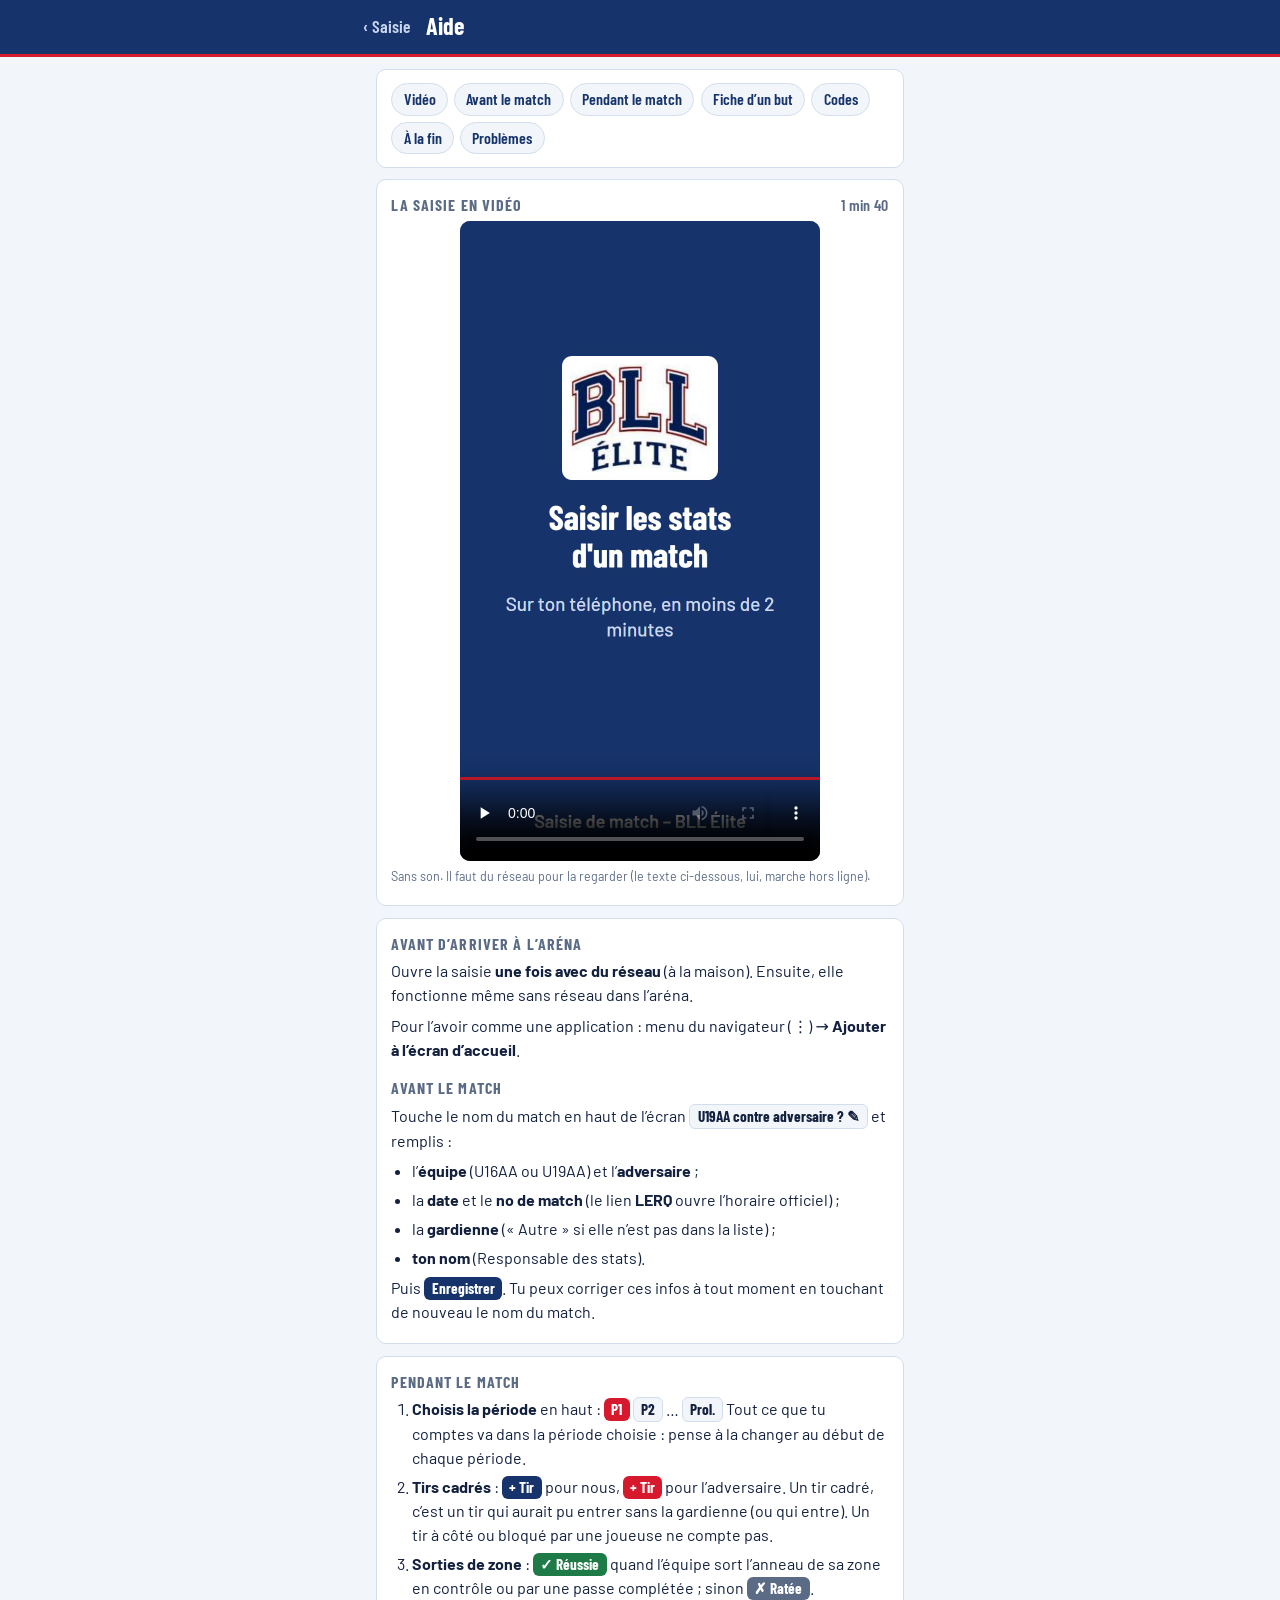
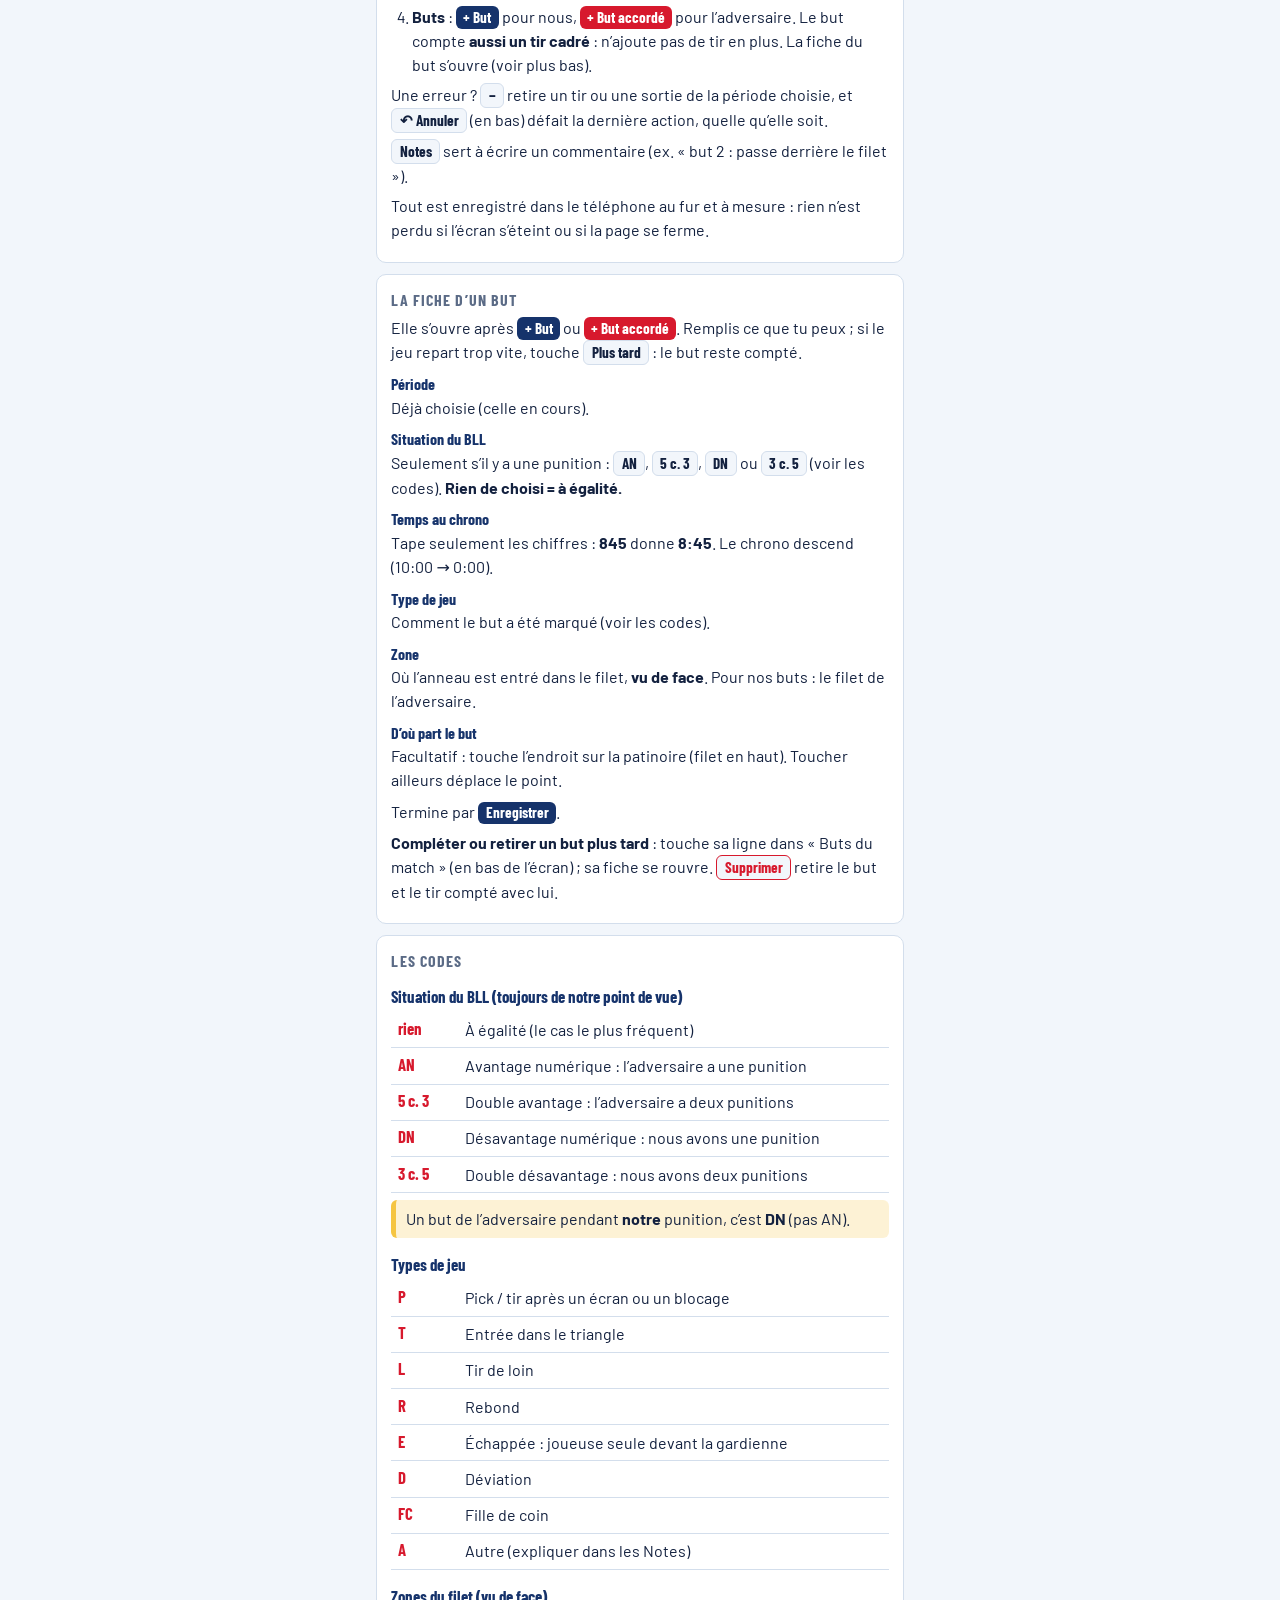
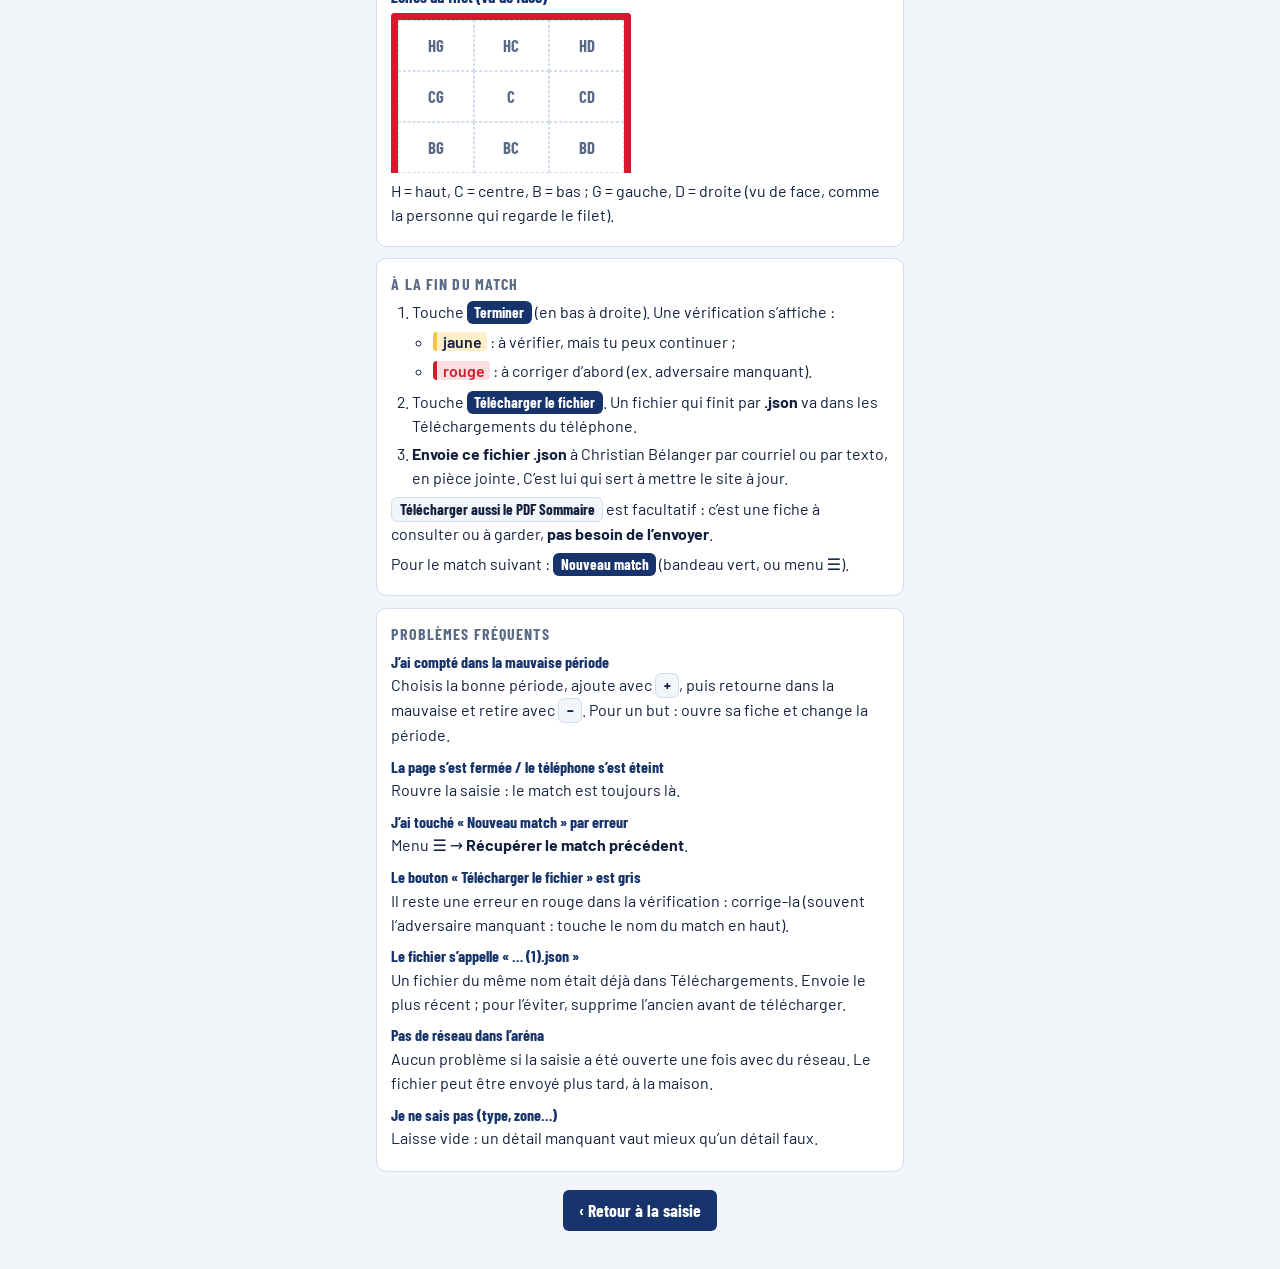
==== aide.html @ 37944540 "Aide : vidéo de la saisie (fabriquée automatiquement par tools/video/faire_video.py)" ====
<!doctype html>
<html lang="fr">
<head>
  <meta charset="utf-8">
  <meta name="viewport" content="width=device-width, initial-scale=1, viewport-fit=cover">
  <meta name="robots" content="noindex">
  <meta name="theme-color" content="#16336B">
  <title>BLL Élite – Aide de la saisie</title>
  <link rel="icon" href="assets/icones/saisie-192.png">
  <link rel="preconnect" href="https://fonts.googleapis.com">
  <link rel="preconnect" href="https://fonts.gstatic.com" crossorigin>
  <link href="https://fonts.googleapis.com/css2?family=Barlow+Condensed:wght@600;700&family=Barlow:wght@400;500;600&display=swap" rel="stylesheet">
  <link rel="stylesheet" href="css/saisie.css">
</head>
<body class="page-aide">
  <header class="tete">
    <div class="tete-in ligne1">
      <a class="retour" id="retour" href="saisie.html">‹ Saisie</a>
      <h1>Aide</h1>
    </div>
  </header>

  <main>
    <nav class="carte sommaire-aide" aria-label="Sections">
      <a href="#video">Vidéo</a>
      <a href="#avant">Avant le match</a>
      <a href="#pendant">Pendant le match</a>
      <a href="#but">Fiche d’un but</a>
      <a href="#codes">Codes</a>
      <a href="#fin">À la fin</a>
      <a href="#faq">Problèmes</a>
    </nav>

    <section class="carte" id="video">
      <h2>La saisie en vidéo <span>1 min 40</span></h2>
      <video class="video-aide" controls playsinline preload="none" poster="assets/aide/saisie-demo.jpg"
             src="assets/aide/saisie-demo.mp4">La vidéo ne peut pas être lue sur ce navigateur.</video>
      <p class="note">Sans son. Il faut du réseau pour la regarder (le texte ci-dessous, lui, marche hors ligne).</p>
    </section>

    <section class="carte" id="avant">
      <h2>Avant d’arriver à l’aréna</h2>
      <p>Ouvre la saisie <b>une fois avec du réseau</b> (à la maison). Ensuite, elle fonctionne même sans réseau dans l’aréna.</p>
      <p>Pour l’avoir comme une application : menu du navigateur (⋮) → <b>Ajouter à l’écran d’accueil</b>.</p>

      <h2>Avant le match</h2>
      <p>Touche le nom du match en haut de l’écran <span class="t c">U19AA contre adversaire ? ✎</span> et remplis :</p>
      <ul>
        <li>l’<b>équipe</b> (U16AA ou U19AA) et l’<b>adversaire</b> ;</li>
        <li>la <b>date</b> et le <b>no de match</b> (le lien <b>LERQ</b> ouvre l’horaire officiel) ;</li>
        <li>la <b>gardienne</b> (« Autre » si elle n’est pas dans la liste) ;</li>
        <li><b>ton nom</b> (Responsable des stats).</li>
      </ul>
      <p>Puis <span class="t">Enregistrer</span>. Tu peux corriger ces infos à tout moment en touchant de nouveau le nom du match.</p>
    </section>

    <section class="carte" id="pendant">
      <h2>Pendant le match</h2>
      <ol class="etapes-aide">
        <li><b>Choisis la période</b> en haut : <span class="t r">P1</span> <span class="t c">P2</span> … <span class="t c">Prol.</span>
          Tout ce que tu comptes va dans la période choisie : pense à la changer au début de chaque période.</li>
        <li><b>Tirs cadrés</b> : <span class="t">+ Tir</span> pour nous, <span class="t r">+ Tir</span> pour l’adversaire.
          Un tir cadré, c’est un tir qui aurait pu entrer sans la gardienne (ou qui entre). Un tir à côté ou bloqué par une joueuse ne compte pas.</li>
        <li><b>Sorties de zone</b> : <span class="t v">✓ Réussie</span> quand l’équipe sort l’anneau de sa zone en contrôle
          ou par une passe complétée ; sinon <span class="t n">✗ Ratée</span>.</li>
        <li><b>Buts</b> : <span class="t">+ But</span> pour nous, <span class="t r">+ But accordé</span> pour l’adversaire.
          Le but compte <b>aussi un tir cadré</b> : n’ajoute pas de tir en plus. La fiche du but s’ouvre (voir plus bas).</li>
      </ol>
      <p>Une erreur ? <span class="t c">−</span> retire un tir ou une sortie de la période choisie, et <span class="t c">↶ Annuler</span>
        (en bas) défait la dernière action, quelle qu’elle soit.</p>
      <p><span class="t c">Notes</span> sert à écrire un commentaire (ex. « but 2 : passe derrière le filet »).</p>
      <p>Tout est enregistré dans le téléphone au fur et à mesure : rien n’est perdu si l’écran s’éteint ou si la page se ferme.</p>
    </section>

    <section class="carte" id="but">
      <h2>La fiche d’un but</h2>
      <p>Elle s’ouvre après <span class="t">+ But</span> ou <span class="t r">+ But accordé</span>. Remplis ce que tu peux ;
        si le jeu repart trop vite, touche <span class="t c">Plus tard</span> : le but reste compté.</p>
      <dl class="champs-aide">
        <dt>Période</dt><dd>Déjà choisie (celle en cours).</dd>
        <dt>Situation du BLL</dt><dd>Seulement s’il y a une punition : <span class="t c">AN</span>, <span class="t c">5 c. 3</span>,
          <span class="t c">DN</span> ou <span class="t c">3 c. 5</span> (voir les codes). <b>Rien de choisi = à égalité.</b></dd>
        <dt>Temps au chrono</dt><dd>Tape seulement les chiffres : <b>845</b> donne <b>8:45</b>. Le chrono descend (10:00 → 0:00).</dd>
        <dt>Type de jeu</dt><dd>Comment le but a été marqué (voir les codes).</dd>
        <dt>Zone</dt><dd>Où l’anneau est entré dans le filet, <b>vu de face</b>. Pour nos buts : le filet de l’adversaire.</dd>
        <dt>D’où part le but</dt><dd>Facultatif : touche l’endroit sur la patinoire (filet en haut). Toucher ailleurs déplace le point.</dd>
      </dl>
      <p>Termine par <span class="t">Enregistrer</span>.</p>
      <p><b>Compléter ou retirer un but plus tard</b> : touche sa ligne dans « Buts du match » (en bas de l’écran) ;
        sa fiche se rouvre. <span class="t c rouge">Supprimer</span> retire le but et le tir compté avec lui.</p>
    </section>

    <section class="carte" id="codes">
      <h2>Les codes</h2>
      <h3>Situation du BLL (toujours de notre point de vue)</h3>
      <table class="codes">
        <tr><th>rien</th><td>À égalité (le cas le plus fréquent)</td></tr>
        <tr><th>AN</th><td>Avantage numérique : l’adversaire a une punition</td></tr>
        <tr><th>5 c. 3</th><td>Double avantage : l’adversaire a deux punitions</td></tr>
        <tr><th>DN</th><td>Désavantage numérique : nous avons une punition</td></tr>
        <tr><th>3 c. 5</th><td>Double désavantage : nous avons deux punitions</td></tr>
      </table>
      <p class="astuce">Un but de l’adversaire pendant <b>notre</b> punition, c’est <b>DN</b> (pas AN).</p>

      <h3>Types de jeu</h3>
      <table class="codes">
        <tr><th>P</th><td>Pick / tir après un écran ou un blocage</td></tr>
        <tr><th>T</th><td>Entrée dans le triangle</td></tr>
        <tr><th>L</th><td>Tir de loin</td></tr>
        <tr><th>R</th><td>Rebond</td></tr>
        <tr><th>E</th><td>Échappée : joueuse seule devant la gardienne</td></tr>
        <tr><th>D</th><td>Déviation</td></tr>
        <tr><th>FC</th><td>Fille de coin</td></tr>
        <tr><th>A</th><td>Autre (expliquer dans les Notes)</td></tr>
      </table>

      <h3>Zones du filet (vu de face)</h3>
      <div class="filet filet-aide" aria-label="Zones du filet vu de face">
        <span>HG</span><span>HC</span><span>HD</span><span>CG</span><span>C</span><span>CD</span><span>BG</span><span>BC</span><span>BD</span>
      </div>
      <p>H = haut, C = centre, B = bas ; G = gauche, D = droite (vu de face, comme la personne qui regarde le filet).</p>
    </section>

    <section class="carte" id="fin">
      <h2>À la fin du match</h2>
      <ol class="etapes-aide">
        <li>Touche <span class="t">Terminer</span> (en bas à droite). Une vérification s’affiche :
          <ul>
            <li><span class="ex-av">jaune</span> : à vérifier, mais tu peux continuer ;</li>
            <li><span class="ex-er">rouge</span> : à corriger d’abord (ex. adversaire manquant).</li>
          </ul></li>
        <li>Touche <span class="t">Télécharger le fichier</span>. Un fichier qui finit par <b>.json</b> va dans les Téléchargements du téléphone.</li>
        <li class="parents-seul"><b>Envoie ce fichier .json</b> à Christian Bélanger par courriel ou par texto, en pièce jointe.
          C’est lui qui sert à mettre le site à jour.</li>
      </ol>
      <p><span class="t c">Télécharger aussi le PDF Sommaire</span> est facultatif : c’est une fiche à consulter ou à garder, <b>pas besoin de l’envoyer</b>.</p>
      <p>Pour le match suivant : <span class="t">Nouveau match</span> (bandeau vert, ou menu ☰).</p>
    </section>

    <section class="carte" id="faq">
      <h2>Problèmes fréquents</h2>
      <dl class="champs-aide">
        <dt>J’ai compté dans la mauvaise période</dt>
        <dd>Choisis la bonne période, ajoute avec <span class="t c">+</span>, puis retourne dans la mauvaise et retire avec <span class="t c">−</span>.
          Pour un but : ouvre sa fiche et change la période.</dd>
        <dt>La page s’est fermée / le téléphone s’est éteint</dt>
        <dd>Rouvre la saisie : le match est toujours là.</dd>
        <dt>J’ai touché « Nouveau match » par erreur</dt>
        <dd>Menu ☰ → <b>Récupérer le match précédent</b>.</dd>
        <dt>Le bouton « Télécharger le fichier » est gris</dt>
        <dd>Il reste une erreur en rouge dans la vérification : corrige-la (souvent l’adversaire manquant : touche le nom du match en haut).</dd>
        <dt>Le fichier s’appelle « … (1).json »</dt>
        <dd>Un fichier du même nom était déjà dans Téléchargements. Envoie le plus récent ; pour l’éviter, supprime l’ancien avant de télécharger.</dd>
        <dt>Pas de réseau dans l’aréna</dt>
        <dd>Aucun problème si la saisie a été ouverte une fois avec du réseau. Le fichier peut être envoyé plus tard, à la maison.</dd>
        <dt>Je ne sais pas (type, zone…)</dt>
        <dd>Laisse vide : un détail manquant vaut mieux qu’un détail faux.</dd>
      </dl>
    </section>

    <p class="retour-bas"><a class="t" id="retour-bas" href="saisie.html">‹ Retour à la saisie</a></p>
  </main>

  <script>
    // Retour : vers le site si l'aide a été ouverte depuis le site (?depuis=site), sinon vers la saisie
    // en gardant son mode (?gestion=1) ; la page d'aide est la même pour tous
    const site = /[?&]depuis=site(&|$)/.test(location.search);
    for (const id of ["retour", "retour-bas"]) {
      const a = document.getElementById(id);
      a.href = site ? "index.html" : "saisie.html" + location.search;
      if (site) a.textContent = id === "retour" ? "‹ Site" : "‹ Retour au site";
    }
    if (/[?&]gestion=1(&|$)/.test(location.search)) document.body.classList.add("gestion");
  </script>
</body>
</html>
---- css/saisie.css ----
/* Page de saisie sur téléphone : une colonne pour le pouce, en-tête collant (score + période),
   cartes de comptage, barre d'actions fixe en bas. Mêmes jetons de couleur que style.css. */
:root {
  --glace: #F2F6FB;
  --surface: #FFFFFF;
  --trait: #D3DEEC;
  --encre: #13213F;
  --doux: #5B6B86;
  --marine: #16336B;
  --tete: #16336B;
  --tete-trait: #3A5590;
  --sur: #FFFFFF;
  --sur-doux: #C9D6EE;
  --rouge: #D7192D;
  --vert: #1E7A46;
  --avis: #F5C542;
  --voile: rgba(10, 20, 40, .45);
  --titre: "Barlow Condensed", "Arial Narrow", "Roboto Condensed", sans-serif;
  --texte: "Barlow", "Segoe UI", system-ui, sans-serif;
  --mono: ui-monospace, Consolas, "Courier New", monospace;
  color-scheme: light;
}
@media (prefers-color-scheme: dark) {
  :root {
    --glace: #0E1A33; --surface: #15244A; --trait: #2A3D68; --encre: #E8EEF8; --doux: #9FB0CC;
    --marine: #3A66C4; --tete: #0F244D; --tete-trait: #2F4A80; --rouge: #E8394C; --vert: #2E9B5E;
    --voile: rgba(0, 0, 0, .6); color-scheme: dark;
  }
}

* { box-sizing: border-box; }
html { -webkit-text-size-adjust: 100%; }
body {
  margin: 0; background: var(--glace); color: var(--encre);
  font: 400 16px/1.4 var(--texte);
  -webkit-tap-highlight-color: transparent;
}
body::before { content: ""; position: fixed; inset: 0 0 auto; height: env(safe-area-inset-top, 0px); z-index: 10; background: var(--tete); }
button { font: inherit; color: inherit; cursor: pointer; touch-action: manipulation; }
button:focus-visible, input:focus-visible, textarea:focus-visible, a:focus-visible { outline: 3px solid var(--avis); outline-offset: 2px; }
button:active { transform: scale(.97); }
button:disabled { opacity: .45; cursor: default; transform: none; }
[hidden] { display: none !important; }

/* ---------- En-tête */
.tete {
  position: sticky; top: env(safe-area-inset-top, 0px); z-index: 5;
  background: var(--tete); color: var(--sur); border-bottom: 3px solid var(--rouge);
  padding-block: .5rem .6rem;
  padding-left: max(16px, env(safe-area-inset-left, 0px));
  padding-right: max(16px, env(safe-area-inset-right, 0px));
}
.tete-in { max-width: 560px; margin: 0 auto; }
.ligne1 { display: flex; align-items: center; gap: .75rem; }
.match {
  flex: 1; min-width: 0; display: flex; align-items: center; gap: .45rem;
  background: none; border: 0; padding: .2rem 0; text-align: left;
  font: 600 1.15rem/1.2 var(--titre);
}
.match .noms { min-width: 0; white-space: nowrap; overflow: hidden; text-overflow: ellipsis; }
.match .eq, .match .crayon { color: var(--sur-doux); }
.score { font: 700 2rem/1 var(--titre); font-variant-numeric: tabular-nums; letter-spacing: .03em; }
.menu-b {
  flex: none; min-width: 44px; min-height: 44px; border: 1px solid var(--tete-trait); border-radius: 8px;
  background: transparent; color: var(--sur); font: 700 1.4rem/1 var(--texte);
}
.aide-b { display: inline-grid; place-items: center; padding: 0 .55rem; text-decoration: none; font: 600 1.05rem/1 var(--titre); }
.menu-l { display: grid; gap: .5rem; margin-bottom: .8rem; }
.periodes { display: grid; grid-template-columns: repeat(5, 1fr); gap: .35rem; margin-top: .45rem; }
.periodes button {
  min-height: 40px; border-radius: 6px; border: 1px solid var(--tete-trait);
  background: transparent; color: var(--sur-doux); font: 700 1.1rem/1 var(--titre);
}
.periodes button[aria-pressed="true"] { background: var(--rouge); border-color: var(--rouge); color: var(--sur); }

/* ---------- Cartes */
main {
  max-width: 560px; margin: 0 auto; display: grid; gap: .7rem;
  padding-block: .75rem 6.5rem;
  padding-left: max(16px, env(safe-area-inset-left, 0px));
  padding-right: max(16px, env(safe-area-inset-right, 0px));
}
.carte { background: var(--surface); border: 1px solid var(--trait); border-radius: 10px; padding: .65rem .7rem .7rem; min-width: 0; }
.carte h2 {
  display: flex; justify-content: space-between; align-items: baseline; gap: .5rem;
  margin: 0 0 .45rem; font: 700 1rem/1.1 var(--titre); letter-spacing: .07em; text-transform: uppercase; color: var(--doux);
}
.carte h2 span { font-weight: 600; letter-spacing: .02em; text-transform: none; }
.deux { display: grid; grid-template-columns: minmax(0, 1fr) minmax(0, 1fr); gap: .6rem; }
.cote { min-width: 0; display: grid; grid-template-columns: minmax(0, 1fr); gap: .3rem; }
.haut { display: flex; align-items: baseline; justify-content: space-between; gap: .4rem; }
.etiq { font: 700 1rem/1 var(--titre); letter-spacing: .06em; text-transform: uppercase; color: var(--marine); }
.adv .etiq { color: var(--rouge); }
/* Nom de l'adversaire à la place de « Adv. » : coupé avec « … » s'il est trop long */
#etiq-adv { min-width: 0; overflow: hidden; text-overflow: ellipsis; white-space: nowrap; }
.total { font: 700 2.3rem/1 var(--titre); font-variant-numeric: tabular-nums; }
.detail { font-size: .8rem; color: var(--doux); font-variant-numeric: tabular-nums; min-height: 1.15em; white-space: nowrap; overflow: hidden; text-overflow: ellipsis; }
.detail b { color: var(--encre); font-weight: 600; }
.actions { display: grid; grid-template-columns: 44px 1fr; gap: .35rem; }
.actions.seul { grid-template-columns: 1fr; }
.plus {
  min-height: 54px; border: 0; border-radius: 8px;
  background: var(--marine); color: var(--sur); font: 700 1.3rem/1 var(--titre); letter-spacing: .02em;
}
.adv .plus { background: var(--rouge); }
.plus.vert { background: var(--vert); }
.plus.neutre { background: var(--doux); }
.moins { min-height: 54px; border: 1px solid var(--trait); border-radius: 8px; background: transparent; color: var(--doux); font: 700 1.5rem/1 var(--titre); }
.note { margin: .45rem 0 0; font-size: .78rem; color: var(--doux); }

.bandeau {
  display: flex; align-items: center; justify-content: space-between; flex-wrap: wrap; gap: .5rem;
  background: var(--surface); border: 2px solid var(--vert); border-radius: 10px; padding: .6rem .7rem;
  font-weight: 600;
}

/* Buts du match (BLL et accordés) */
.liste { list-style: none; margin: 0; padding: 0; display: grid; gap: .3rem; }
.but {
  width: 100%; display: grid; grid-template-columns: 2rem 2.6rem 3.2rem 1fr 2.4rem .8rem; align-items: center; gap: .3rem;
  min-height: 46px; padding: 0 .5rem; border: 1px solid var(--trait); border-radius: 8px;
  background: var(--glace); text-align: left; font: 600 1.05rem/1 var(--titre); font-variant-numeric: tabular-nums;
}
.but .no, .but .fl { color: var(--doux); }
.but .fl { text-align: right; }
.but.nous { background: color-mix(in srgb, var(--marine) 12%, var(--surface)); border-color: color-mix(in srgb, var(--marine) 35%, transparent); }
.but.nous .no { color: var(--marine); font-size: .9rem; }
.but .ty { color: var(--rouge); min-width: 0; white-space: nowrap; overflow: hidden; text-overflow: ellipsis; }
.but .ty span { color: var(--encre); font-weight: 500; }
.match-l {
  width: 100%; display: grid; grid-template-columns: auto 1fr auto; align-items: center; gap: .6rem;
  min-height: 48px; padding: 0 .7rem; border: 1px solid var(--trait); border-radius: 8px;
  background: var(--glace); text-align: left; font: 600 1rem/1.2 var(--titre); font-variant-numeric: tabular-nums;
}
.match-l span:first-child { color: var(--doux); }
.match-l b { min-width: 0; white-space: nowrap; overflow: hidden; text-overflow: ellipsis; }
.manque-p { color: var(--rouge); font-weight: 600; }
.manque { font-style: normal; color: var(--rouge); background: color-mix(in srgb, var(--rouge) 14%, transparent); border-radius: 3px; padding: .1rem .3rem; }
.vide { color: var(--doux); font-size: .9rem; margin: .2rem 0; }

/* ---------- Barre du bas */
.bas {
  position: fixed; left: 0; right: 0; bottom: 0; z-index: 6;
  background: var(--surface); border-top: 1px solid var(--trait);
  padding-block: .5rem calc(.5rem + env(safe-area-inset-bottom, 0px));
  padding-left: max(16px, env(safe-area-inset-left, 0px));
  padding-right: max(16px, env(safe-area-inset-right, 0px));
}
.bas-in { max-width: 560px; margin: 0 auto; display: grid; grid-template-columns: 1fr auto auto; gap: .45rem; }
.bas button {
  min-height: 48px; border: 1px solid var(--trait); border-radius: 8px; background: transparent;
  padding: 0 .8rem; font: 600 1.05rem/1.1 var(--titre);
}
.bas .fin { background: var(--marine); border-color: var(--marine); color: var(--sur); }
#annuler { display: flex; align-items: center; gap: .45rem; min-width: 0; text-align: left; }
#annuler-l { min-width: 0; white-space: nowrap; overflow: hidden; text-overflow: ellipsis; }

/* ---------- Feuilles (dialogues) */
dialog.feuille {
  border: 0; padding: 0; margin: auto auto 0; width: 100%; max-width: 560px; max-height: 92%;
  border-radius: 16px 16px 0 0; background: var(--surface); color: var(--encre);
}
dialog.feuille::backdrop { background: var(--voile); }
.corps {
  padding-block: 1rem calc(1rem + env(safe-area-inset-bottom, 0px));
  padding-left: max(16px, env(safe-area-inset-left, 0px));
  padding-right: max(16px, env(safe-area-inset-right, 0px));
}
.corps h3 { margin: 0 0 .8rem; font: 700 1.5rem/1.1 var(--titre); }
.champ { display: grid; gap: .35rem; margin-bottom: .9rem; min-width: 0; }
.rang { display: grid; grid-template-columns: 1fr 1fr; gap: .6rem; }
.champ > .lab { font: 700 .9rem/1 var(--titre); letter-spacing: .07em; text-transform: uppercase; color: var(--doux); }
.aide { font-size: .8rem; color: var(--doux); }
.puces { display: flex; flex-wrap: wrap; gap: .35rem; }
.puce {
  min-height: 44px; min-width: 44px; padding: 0 .8rem; border: 1px solid var(--trait); border-radius: 8px;
  background: var(--glace); font: 700 1.1rem/1 var(--titre);
}
.puce[aria-pressed="true"] { background: var(--marine); border-color: var(--marine); color: var(--sur); }
.types { display: grid; grid-template-columns: repeat(4, 1fr); gap: .35rem; }
.types .puce { display: grid; place-items: center; align-content: center; gap: .15rem; padding: .35rem .2rem; min-height: 58px; }
.types .puce b { font-size: 1.25rem; color: var(--rouge); }
.types .puce span { font: 500 .72rem/1.1 var(--texte); }
.types .puce[aria-pressed="true"] b { color: var(--sur); }
/* Fiche du but : périodes et situation sur une seule ligne chacune (téléphone de 360 px) */
.puces.rangee { display: grid; grid-template-columns: repeat(5, 1fr); }
.puces.rangee .puce { padding: 0; }
.sits .puce { min-height: 50px; }
.sits .puce b { font-size: 1.1rem; color: var(--marine); white-space: nowrap; }
/* Enregistrer toujours à portée du pouce, sans défiler sous la patinoire */
#f-but .corps { padding-bottom: 0; }
#f-but .pied-f { position: sticky; bottom: 0; background: var(--surface);
  margin-inline: -16px; padding: .6rem 16px calc(.6rem + env(safe-area-inset-bottom, 0px)); border-top: 1px solid var(--trait);
  display: grid; grid-template-columns: auto 1fr 1.3fr; flex-wrap: nowrap; }
#f-but .pied-f .btn { padding-inline: .6rem; min-width: 0; }
.filet {
  display: grid; grid-template-columns: repeat(3, 1fr); width: 100%; max-width: 330px; aspect-ratio: 3 / 2;
  border: 7px solid var(--rouge); border-bottom: 0; border-radius: 4px 4px 0 0;
}
.filet button {
  border: 1px dashed var(--trait); background: transparent; color: var(--doux);
  font: 700 1.15rem/1 var(--titre); transform: none;
}
.filet button[aria-pressed="true"] { background: var(--marine); color: var(--sur); border-style: solid; border-color: var(--marine); }
/* D'où part le but : demi-patinoire (js/patinoire.js), un toucher place le point */
.pat { width: 100%; max-width: 330px; touch-action: manipulation; cursor: crosshair; }
.pat svg { display: block; width: 100%; height: auto; }
.champ > .lab .lien-f {
  float: right; border: 0; background: none; padding: 0 .2rem; min-height: 0;
  font: 600 .85rem/1 var(--texte); letter-spacing: 0; text-transform: none; color: var(--rouge); text-decoration: underline;
}
input[type="text"], input[type="date"], input[type="time"], textarea {
  width: 100%; min-width: 0; min-height: 48px; padding: .5rem .7rem; border: 1px solid var(--trait); border-radius: 8px;
  background: var(--glace); color: var(--encre); font: 500 1.05rem/1.3 var(--texte);
}
#temps { width: 7.5rem; font: 700 1.6rem/1 var(--titre); font-variant-numeric: tabular-nums; text-align: center; }
textarea { min-height: 9rem; resize: vertical; }
.err { color: var(--rouge); font-size: .85rem; }
.pied-f { display: flex; gap: .5rem; justify-content: flex-end; flex-wrap: wrap; margin-top: .4rem; }
.btn {
  display: inline-flex; align-items: center; justify-content: center; text-decoration: none;
  min-height: 48px; padding: 0 1.1rem; border-radius: 8px; border: 1px solid var(--trait); background: transparent;
  color: var(--encre); font: 700 1.1rem/1 var(--titre);
}
.btn.principal { background: var(--marine); border-color: var(--marine); color: var(--sur); }
.btn.danger { color: var(--rouge); border-color: var(--rouge); margin-right: auto; }

/* Terminer */
.verifs { list-style: none; margin: 0 0 1rem; padding: 0; display: grid; gap: .35rem; font-size: .92rem; }
.verifs li { display: grid; grid-template-columns: 1.4rem 1fr; gap: .3rem; }
.verifs .ok { color: var(--vert); }
/* Erreurs et avertissements en encadré, pour qu'on les voie avant de télécharger */
.verifs .av, .verifs .er { padding: .45rem .6rem; border-radius: 8px; border-left: 5px solid; font-weight: 600; }
.verifs .av { color: var(--encre); border-color: var(--avis); background: color-mix(in srgb, var(--avis) 28%, transparent); }
.verifs .er { color: var(--rouge); border-color: var(--rouge); background: color-mix(in srgb, var(--rouge) 14%, transparent); }
.etapes { margin: 0 0 .8rem; padding-left: 1.3rem; display: grid; gap: .8rem; }
.etapes li { display: grid; gap: .35rem; justify-items: start; }
.fichier { font: 12px/1.3 var(--mono); color: var(--doux); word-break: break-all; }

.toast {
  position: fixed; left: 50%; transform: translateX(-50%); z-index: 20;
  bottom: calc(5rem + env(safe-area-inset-bottom, 0px));
  max-width: calc(100% - 32px); background: var(--encre); color: var(--glace);
  padding: .55rem .9rem; border-radius: 8px; font-size: .92rem; box-shadow: 0 4px 14px var(--voile);
}
@media (prefers-reduced-motion: reduce) { button:active { transform: none; } }

/* Saisie de Christian (saisie.html?gestion=1) : GitHub et matchs du site ; sinon consigne d'envoi pour les parents */
body:not(.gestion) .gestion-seul { display: none !important; }
.gestion .parents-seul { display: none !important; }

/* ---------- Page d'aide (aide.html) : mêmes cartes ; boutons reproduits en petites étiquettes (.t) */
.page-aide .tete h1 { margin: 0; font: 700 1.5rem/1 var(--titre); }
.page-aide .retour { color: var(--sur-doux); text-decoration: none; font: 600 1.1rem/1 var(--titre); padding: .6rem .2rem; }
.page-aide main { padding-bottom: 2rem; line-height: 1.5; }
.page-aide .carte { padding: .8rem .9rem; }
.page-aide .carte h2 { margin-top: .2rem; }
.page-aide .carte h2 + p, .page-aide p { margin: .4rem 0; }
.page-aide h3 { margin: 1rem 0 .4rem; font: 700 1.05rem/1.2 var(--titre); color: var(--marine); }
.page-aide ul, .page-aide ol { margin: .4rem 0; padding-left: 1.3rem; }
.page-aide li { margin: .3rem 0; }
.sommaire-aide { display: flex; flex-wrap: wrap; gap: .4rem; }
.sommaire-aide a {
  padding: .45rem .7rem; border: 1px solid var(--trait); border-radius: 999px; background: var(--glace);
  color: var(--marine); text-decoration: none; font: 600 1rem/1 var(--titre);
}
.t {
  display: inline-block; padding: .12rem .45rem; border-radius: 6px; background: var(--marine); color: var(--sur);
  font: 700 .95rem/1.25 var(--titre); white-space: nowrap; text-decoration: none;
}
.t.r { background: var(--rouge); }
.t.v { background: var(--vert); }
.t.n { background: var(--doux); }
.t.c { background: var(--glace); color: var(--encre); border: 1px solid var(--trait); }
.t.c.rouge { color: var(--rouge); border-color: var(--rouge); }
.champs-aide { margin: .5rem 0; }
.champs-aide dt { margin-top: .6rem; font: 700 1rem/1.2 var(--titre); color: var(--marine); }
.champs-aide dd { margin: .15rem 0 0; }
.codes { width: 100%; border-collapse: collapse; }
.codes th, .codes td { padding: .35rem .4rem; border-bottom: 1px solid var(--trait); text-align: left; vertical-align: top; }
.codes th { width: 4.2rem; font: 700 1.05rem/1.2 var(--titre); color: var(--rouge); white-space: nowrap; }
.astuce { padding: .45rem .6rem; border-left: 5px solid var(--avis); border-radius: 6px; background: color-mix(in srgb, var(--avis) 22%, transparent); }
.filet-aide { max-width: 240px; margin: .4rem 0; }
.filet-aide span { display: grid; place-items: center; border: 1px dashed var(--trait); color: var(--doux); font: 700 1.05rem/1 var(--titre); }
.ex-av, .ex-er { padding: 0 .35rem; border-radius: 4px; border-left: 4px solid; font-weight: 600; }
.ex-av { border-color: var(--avis); background: color-mix(in srgb, var(--avis) 28%, transparent); }
.ex-er { border-color: var(--rouge); color: var(--rouge); background: color-mix(in srgb, var(--rouge) 14%, transparent); }
.retour-bas { text-align: center; }
.retour-bas .t { padding: .6rem 1rem; font-size: 1.1rem; }
.page-aide section { scroll-margin-top: 4.5rem; }
.page-aide .carte h2:not(:first-child) { margin-top: 1.1rem; }
.video-aide { display: block; width: 100%; max-width: 360px; margin: .3rem auto; aspect-ratio: 9 / 16; border-radius: 10px; background: #16336B; }
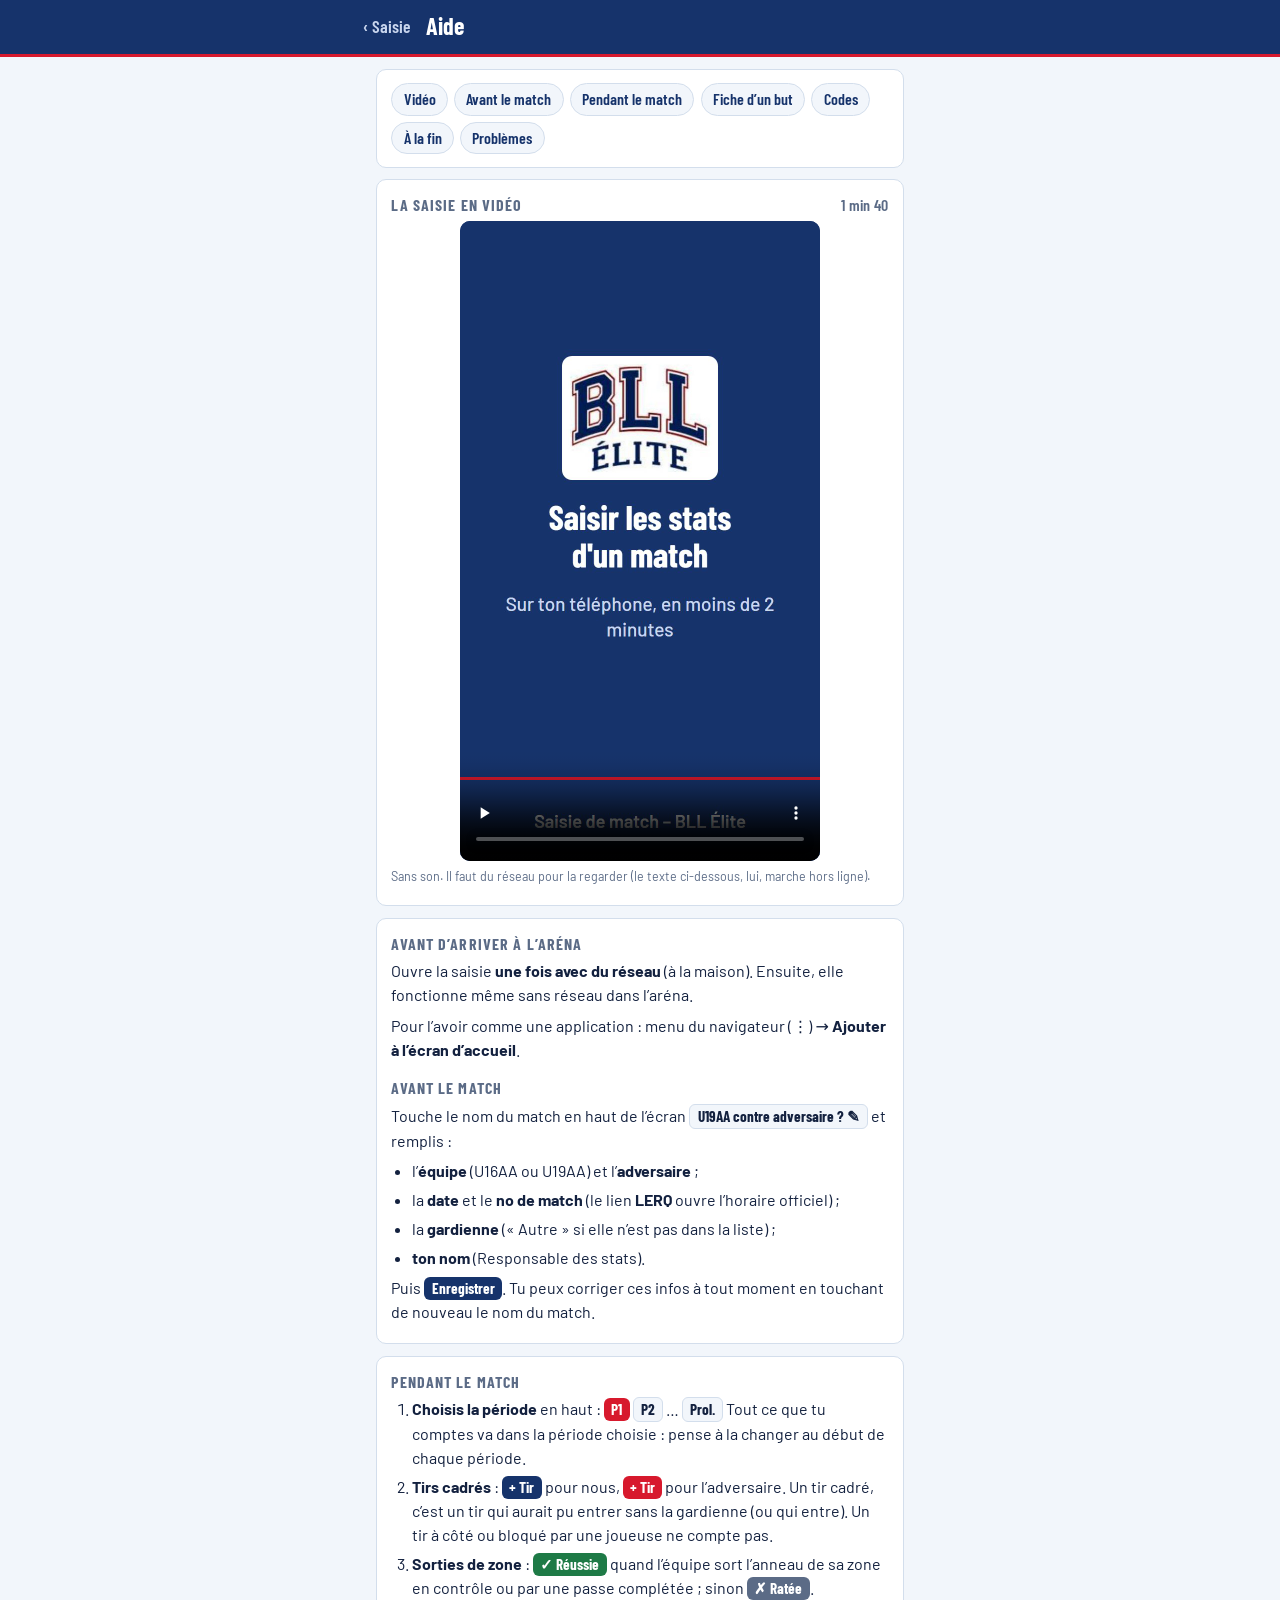
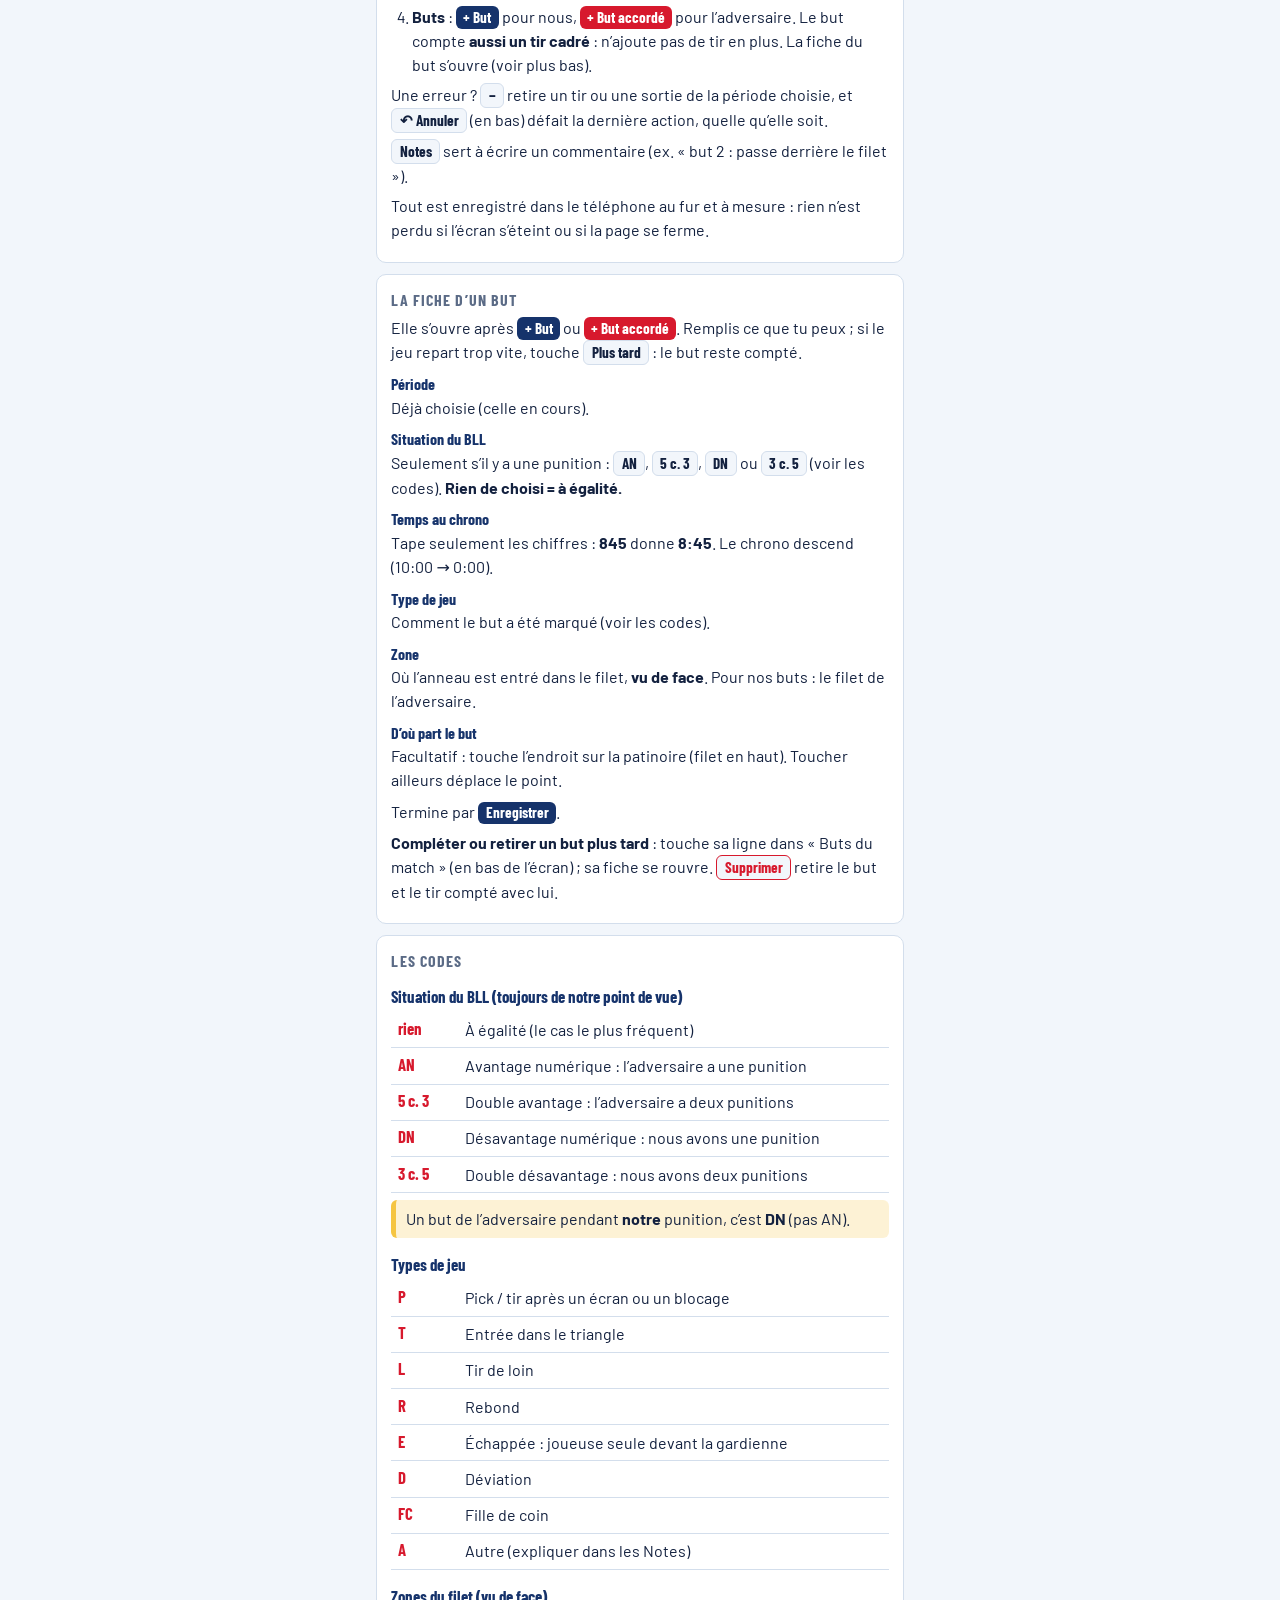
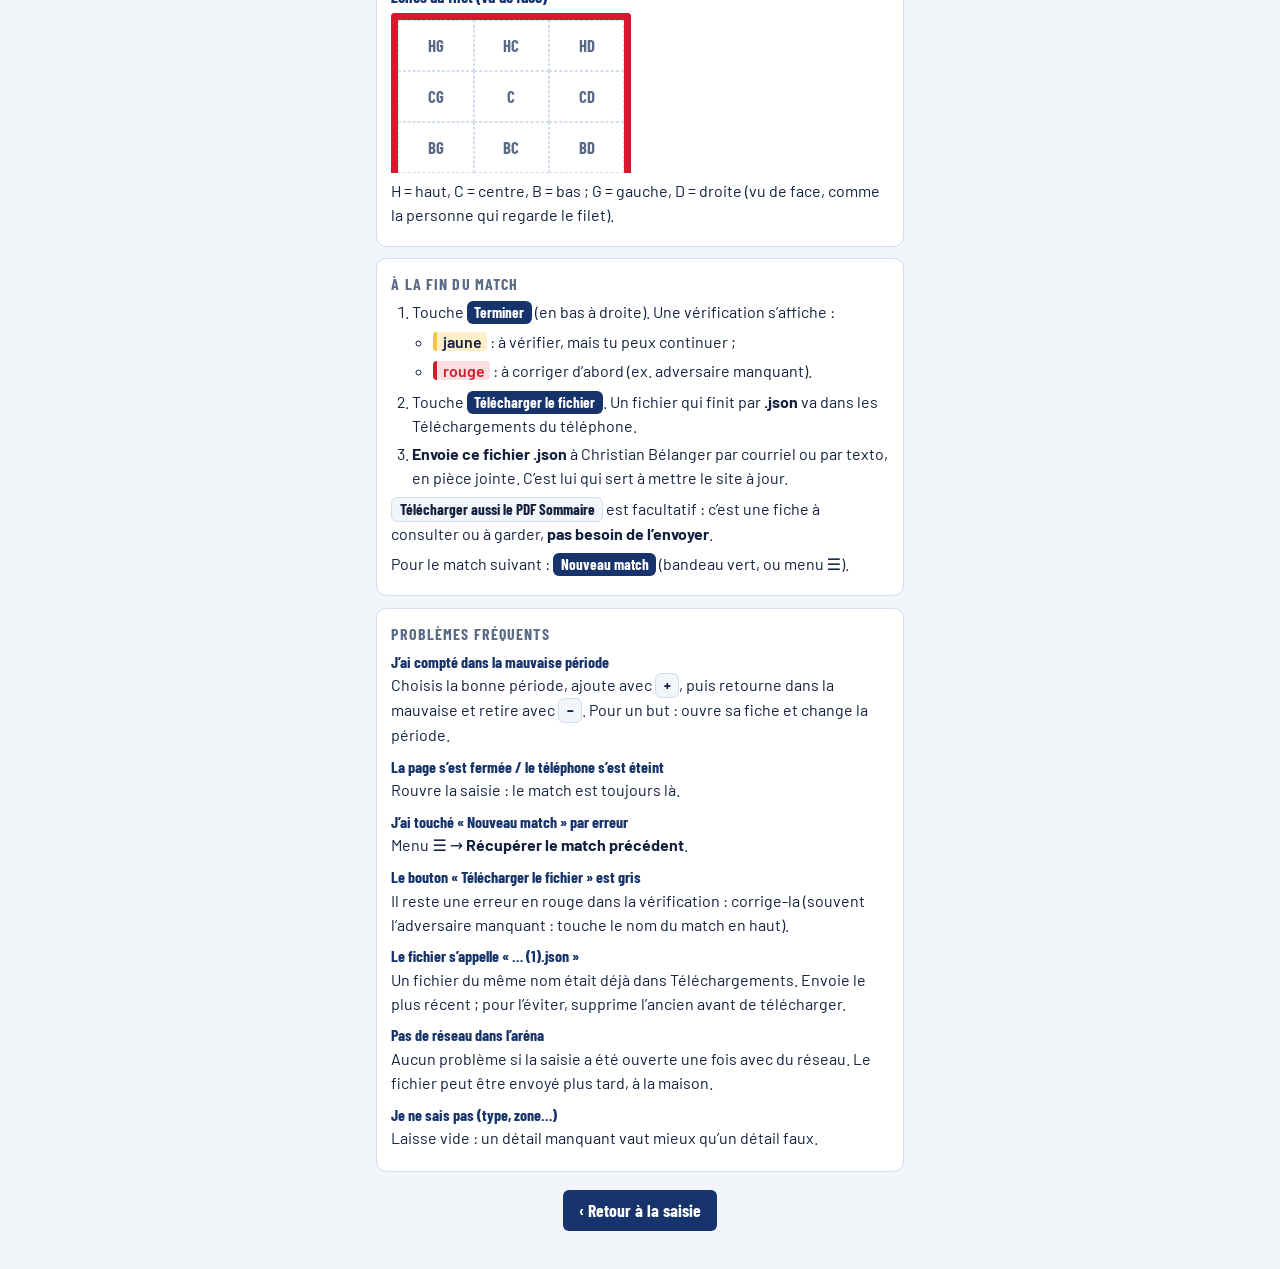
==== commit aa216546: "Aperçu de lien (Messenger), dernier match en vedette, célébration d'un but BLL dans la saisie" ====
--- a/aide.html
+++ b/aide.html
@@ -6,6 +6,14 @@
   <meta name="robots" content="noindex">
   <meta name="theme-color" content="#16336B">
   <title>BLL Élite – Aide de la saisie</title>
+  <meta property="og:type" content="website">
+  <meta property="og:url" content="https://cbelanger.github.io/bll-stats/aide.html">
+  <meta property="og:title" content="BLL Élite – Aide de la saisie">
+  <meta property="og:description" content="Comment prendre les stats d'un match sur ton téléphone (texte et vidéo).">
+  <meta property="og:image" content="https://cbelanger.github.io/bll-stats/assets/apercu-saisie.png">
+  <meta property="og:image:width" content="1200">
+  <meta property="og:image:height" content="630">
+  <meta name="twitter:card" content="summary_large_image">
   <link rel="icon" href="assets/icones/saisie-192.png">
   <link rel="preconnect" href="https://fonts.googleapis.com">
   <link rel="preconnect" href="https://fonts.gstatic.com" crossorigin>
--- a/css/saisie.css
+++ b/css/saisie.css
@@ -290,3 +290,15 @@
 .page-aide section { scroll-margin-top: 4.5rem; }
 .page-aide .carte h2:not(:first-child) { margin-top: 1.1rem; }
 .video-aide { display: block; width: 100%; max-width: 360px; margin: .3rem auto; aspect-ratio: 9 / 16; border-radius: 10px; background: #16336B; }
+
+/* Célébration d'un but BLL (celebrer() dans saisie.js) : anneaux bleus qui montent et s'effacent */
+.anneau {
+  position: fixed; z-index: 30; width: 30px; height: 30px; margin: -15px 0 0 -15px; border-radius: 50%; pointer-events: none;
+  border: 7px solid #2F64C0; box-shadow: inset 0 0 0 2px #8FB4F0, 0 2px 6px rgba(0, 0, 0, .3);
+  animation: anneau 1.1s cubic-bezier(.2, .7, .3, 1) both;
+}
+@keyframes anneau {
+  from { transform: translate(0, 0) scale(.3) rotate(0); opacity: 1; }
+  70% { opacity: 1; }
+  to { transform: translate(var(--dx), var(--dy)) scale(1.1) rotate(200deg); opacity: 0; }
+}
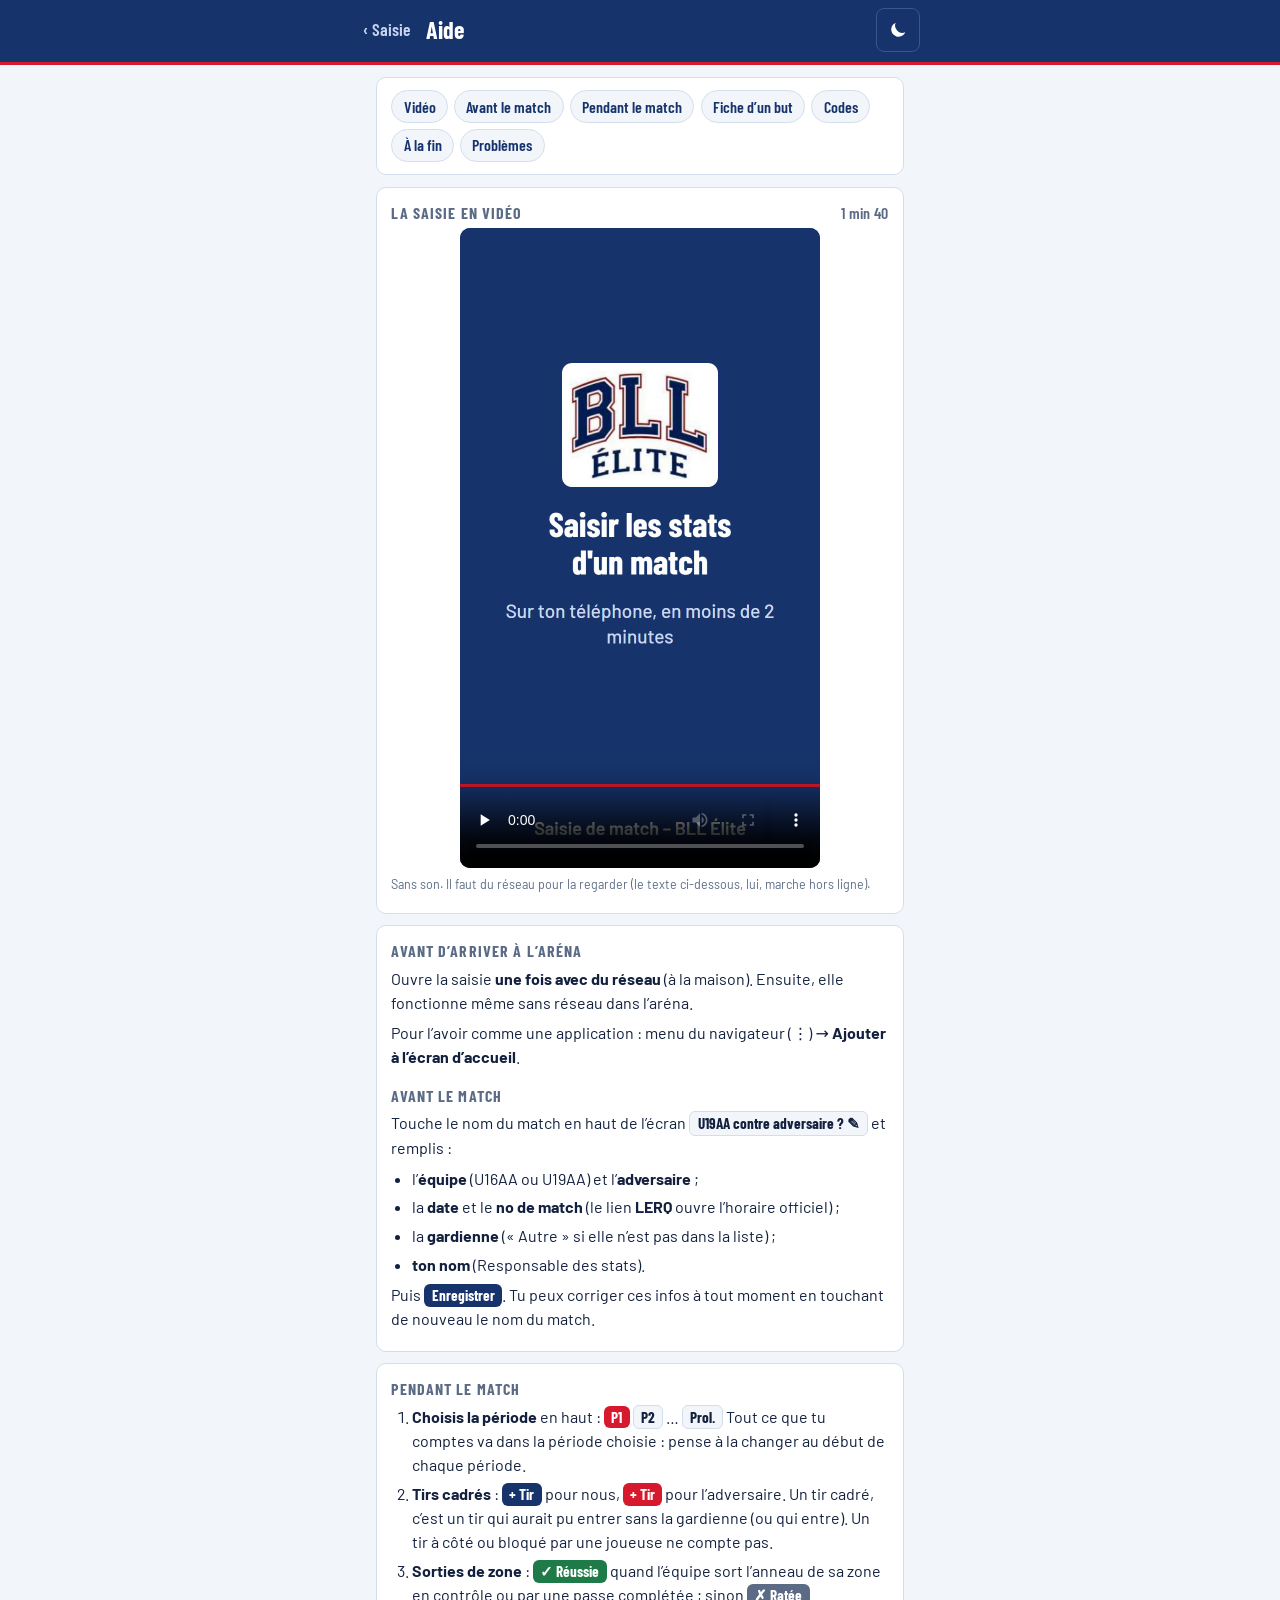
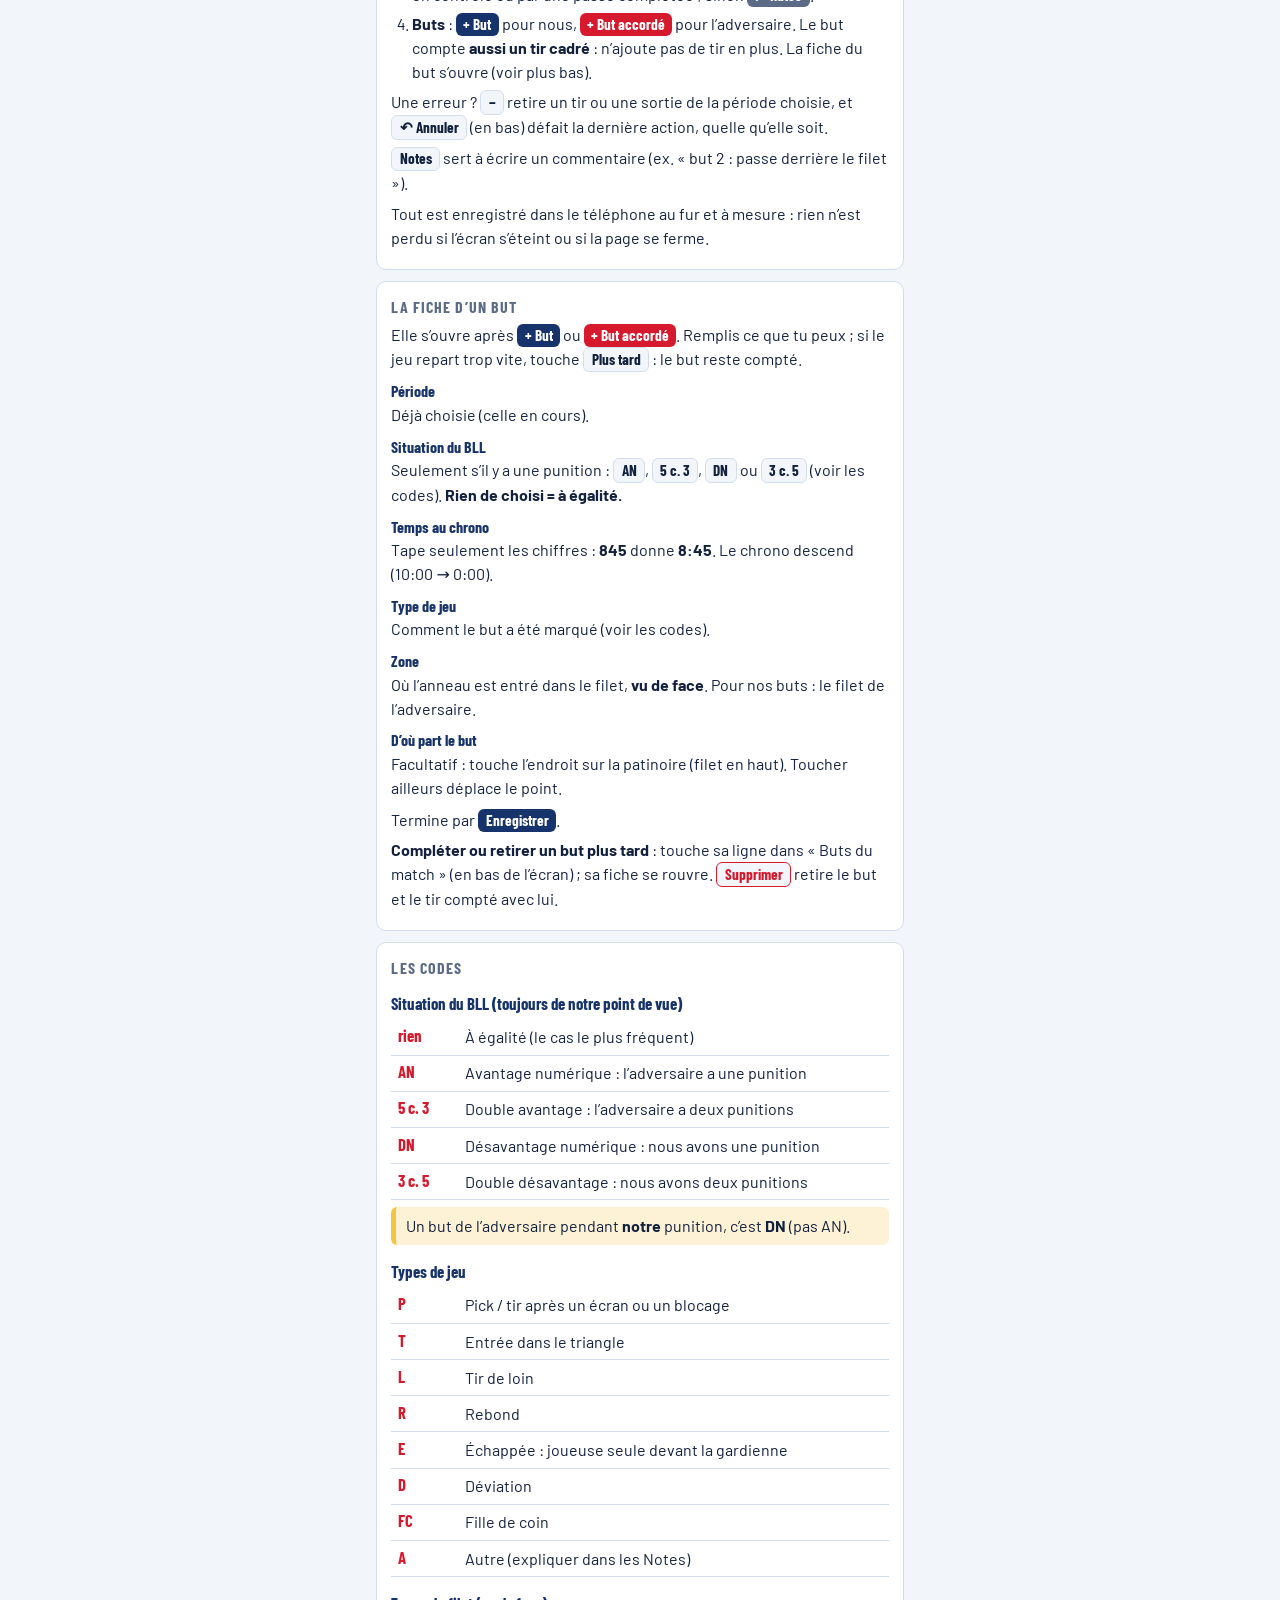
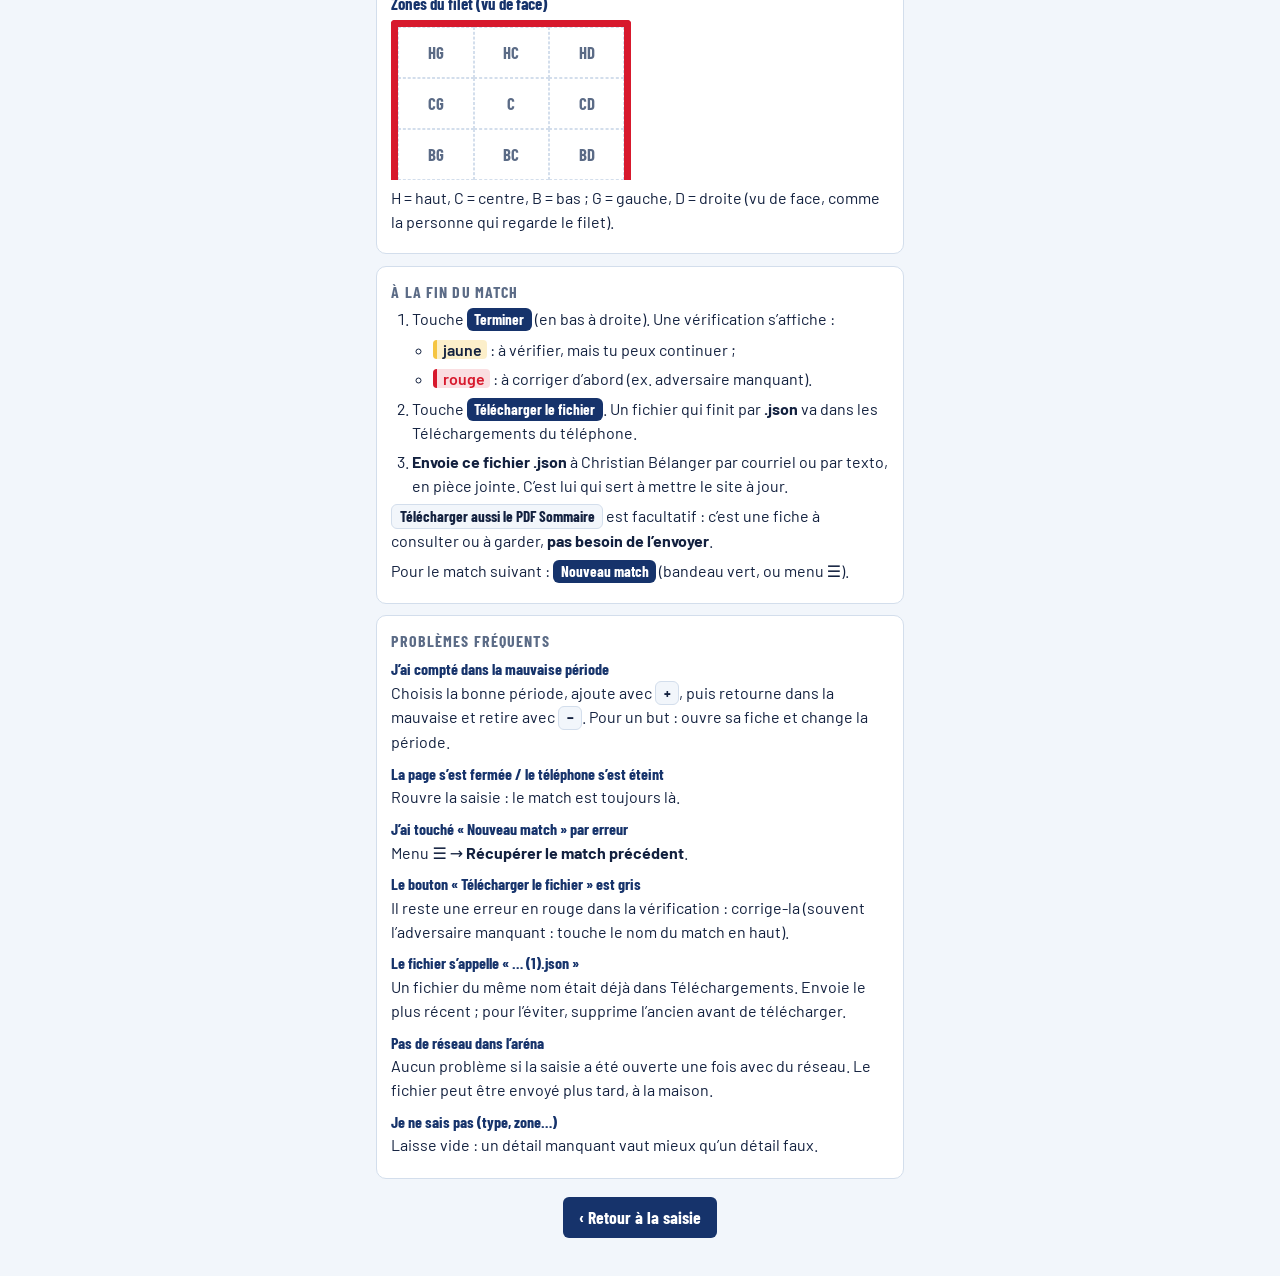
==== commit 02a23f93: "Saisie et aide : choix du mode clair / sombre (même réglage que le site)" ====
--- a/aide.html
+++ b/aide.html
@@ -19,12 +19,23 @@
   <link rel="preconnect" href="https://fonts.gstatic.com" crossorigin>
   <link href="https://fonts.googleapis.com/css2?family=Barlow+Condensed:wght@600;700&family=Barlow:wght@400;500;600&display=swap" rel="stylesheet">
   <link rel="stylesheet" href="css/saisie.css">
-</head>
+  <script>
+    // Thème appliqué avant l'affichage : choix de l'usager (même réglage que le site), sinon réglage de l'appareil
+    (function () {
+      var c = null; try { c = localStorage.getItem("bll-theme"); } catch (e) { /* stockage bloqué */ }
+      document.documentElement.classList.toggle("sombre", c ? c === "sombre" : matchMedia("(prefers-color-scheme: dark)").matches);
+    })();
+  </script></head>
 <body class="page-aide">
   <header class="tete">
     <div class="tete-in ligne1">
       <a class="retour" id="retour" href="saisie.html">‹ Saisie</a>
       <h1>Aide</h1>
+      <button type="button" class="menu-b theme-b" id="theme" aria-label="Mode sombre">
+        <svg class="lune" viewBox="0 0 24 24" aria-hidden="true"><path d="M20 14.5A8 8 0 0 1 9.5 4a8 8 0 1 0 10.5 10.5Z"/></svg>
+        <svg class="soleil" viewBox="0 0 24 24" aria-hidden="true"><circle cx="12" cy="12" r="4.2"/>
+          <path d="M12 2v2.5M12 19.5V22M2 12h2.5M19.5 12H22M4.9 4.9l1.8 1.8M17.3 17.3l1.8 1.8M4.9 19.1l1.8-1.8M17.3 6.7l1.8-1.8"/></svg>
+      </button>
     </div>
   </header>
 
@@ -179,6 +190,15 @@
       if (site) a.textContent = id === "retour" ? "‹ Site" : "‹ Retour au site";
     }
     if (/[?&]gestion=1(&|$)/.test(location.search)) document.body.classList.add("gestion");
+    // Mode clair / sombre : même choix que le site et la saisie (localStorage « bll-theme »)
+    const theme = document.getElementById("theme"), racine = document.documentElement;
+    const majTheme = () => theme.setAttribute("aria-label", racine.classList.contains("sombre") ? "Mode clair" : "Mode sombre");
+    theme.addEventListener("click", () => {
+      const sombre = racine.classList.toggle("sombre");
+      try { localStorage.setItem("bll-theme", sombre ? "sombre" : "clair"); } catch (e) { /* rien */ }
+      majTheme();
+    });
+    majTheme();
   </script>
 </body>
 </html>
--- a/css/saisie.css
+++ b/css/saisie.css
@@ -20,13 +20,11 @@
   --mono: ui-monospace, Consolas, "Courier New", monospace;
   color-scheme: light;
 }
-@media (prefers-color-scheme: dark) {
-  :root {
+:root.sombre {
     --glace: #0E1A33; --surface: #15244A; --trait: #2A3D68; --encre: #E8EEF8; --doux: #9FB0CC;
     --marine: #3A66C4; --tete: #0F244D; --tete-trait: #2F4A80; --rouge: #E8394C; --vert: #2E9B5E;
     --voile: rgba(0, 0, 0, .6); color-scheme: dark;
   }
-}
 
 * { box-sizing: border-box; }
 html { -webkit-text-size-adjust: 100%; }
@@ -302,3 +300,10 @@
   70% { opacity: 1; }
   to { transform: translate(var(--dx), var(--dy)) scale(1.1) rotate(200deg); opacity: 0; }
 }
+
+/* Bouton clair / sombre (en-tête de l'aide) : lune en mode clair, soleil en mode sombre */
+.theme-b { margin-left: auto; display: grid; place-items: center; padding: 0; }
+.theme-b svg { width: 22px; height: 22px; fill: currentColor; stroke: currentColor; stroke-width: 2; stroke-linecap: round; }
+.theme-b .lune { stroke: none; }
+.theme-b .soleil, .sombre .theme-b .lune { display: none; }
+.sombre .theme-b .soleil { display: block; }
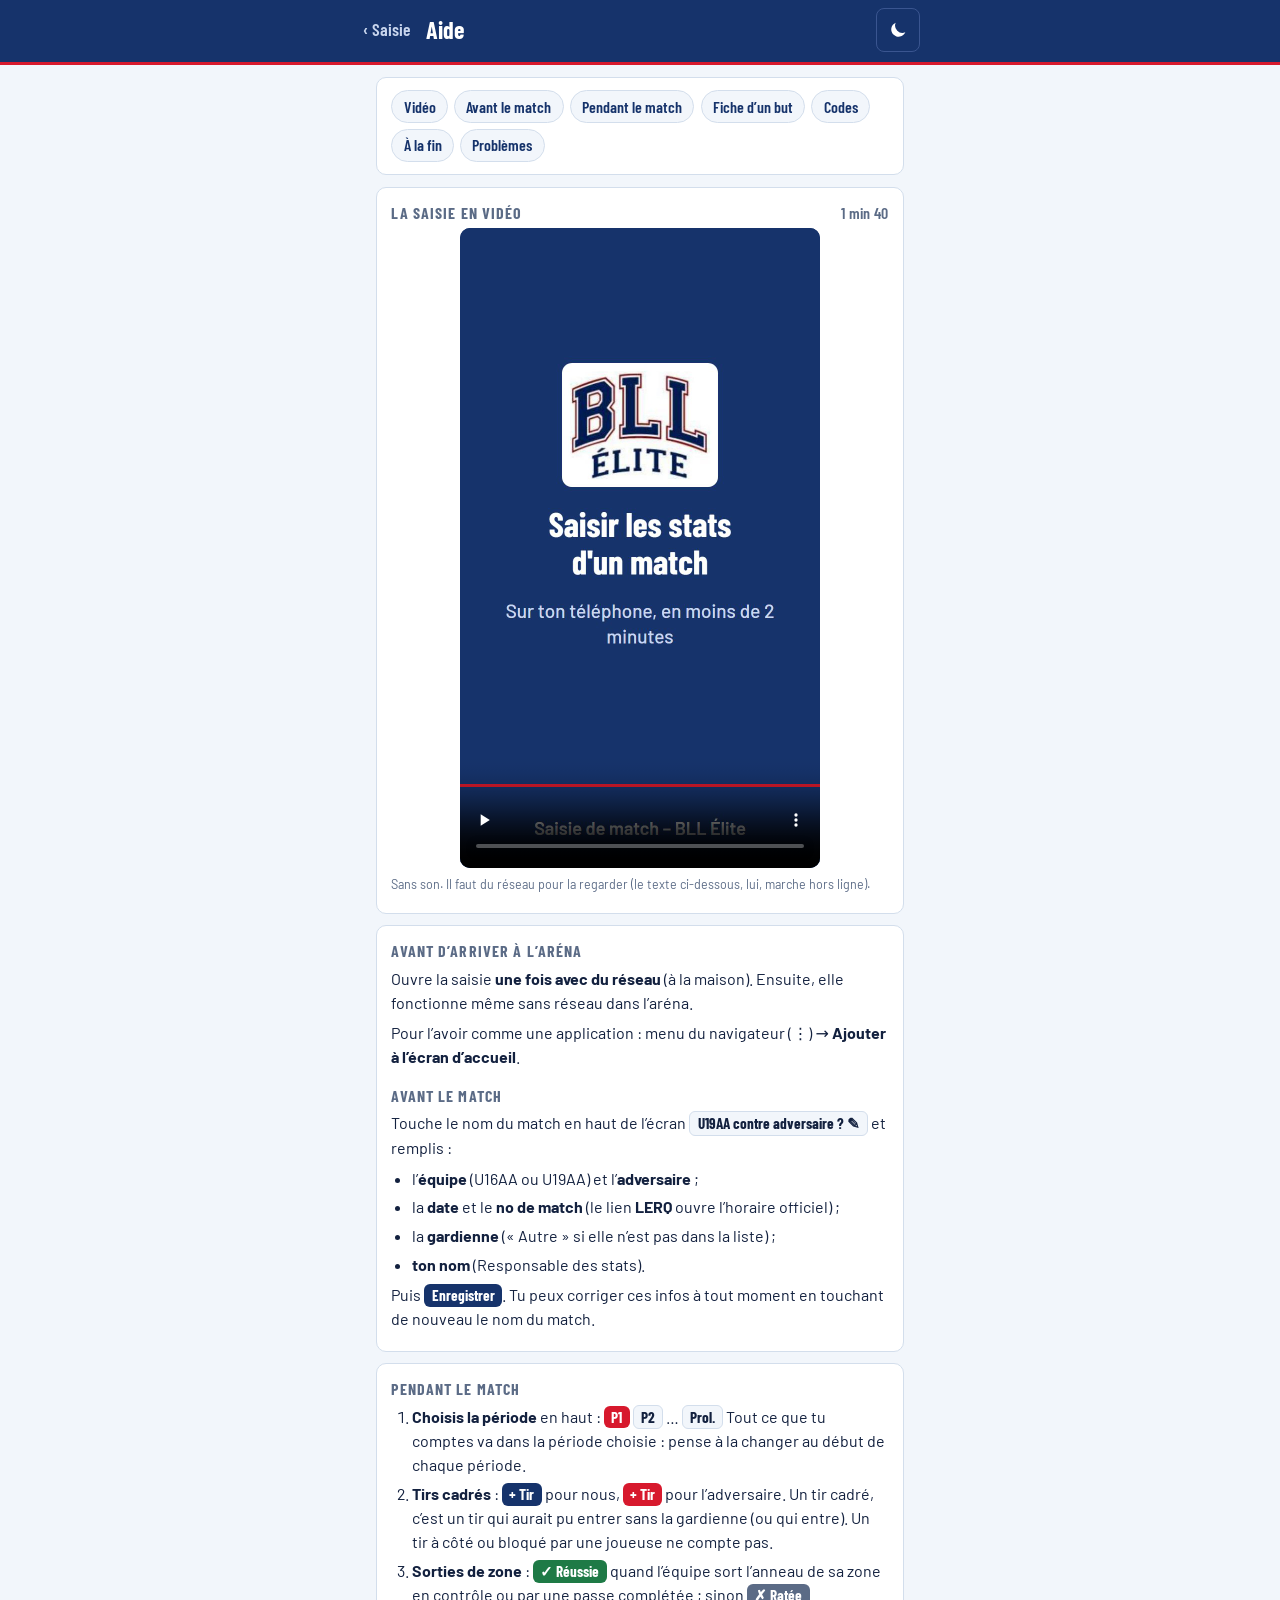
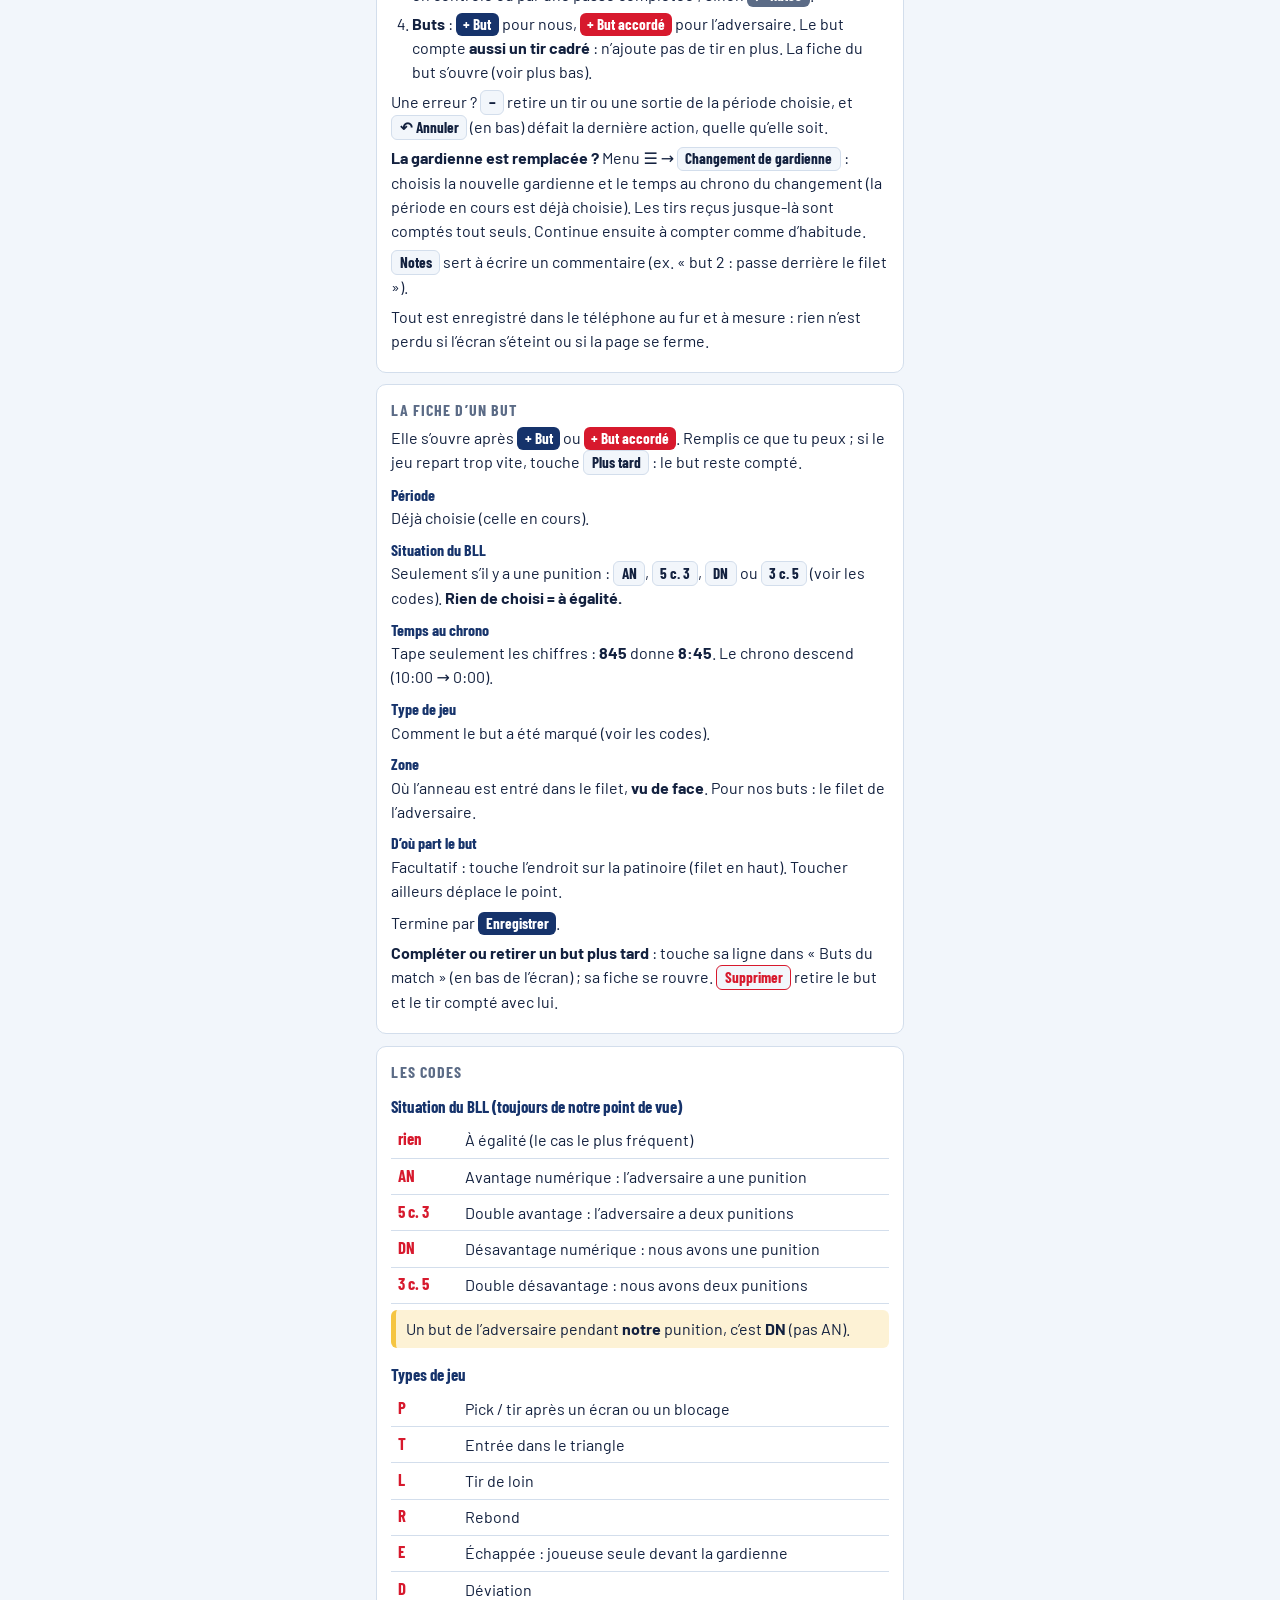
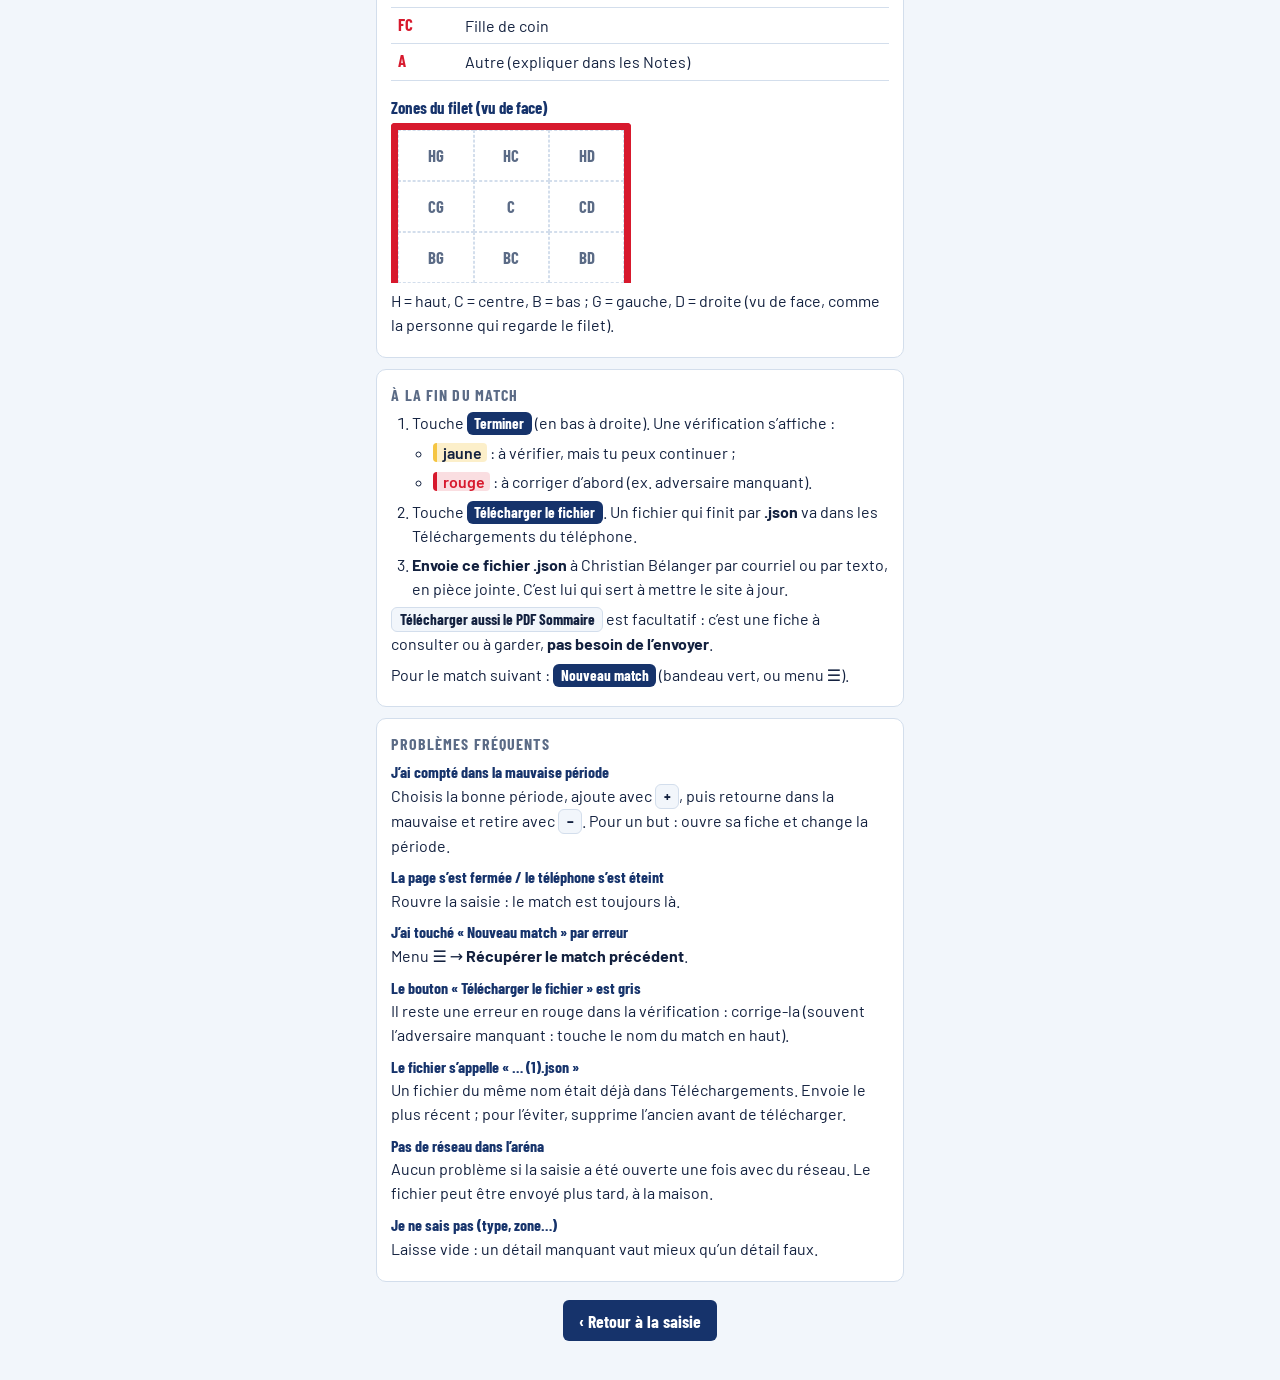
==== commit e0e0a38d: "Changement de gardienne en cours de match (saisie) ; décision V-D-N selon la règle du hockey ; MJ, T" ====
--- a/aide.html
+++ b/aide.html
@@ -87,6 +87,9 @@
       </ol>
       <p>Une erreur ? <span class="t c">−</span> retire un tir ou une sortie de la période choisie, et <span class="t c">↶ Annuler</span>
         (en bas) défait la dernière action, quelle qu’elle soit.</p>
+      <p><b>La gardienne est remplacée ?</b> Menu ☰ → <span class="t c">Changement de gardienne</span> : choisis la nouvelle
+        gardienne et le temps au chrono du changement (la période en cours est déjà choisie). Les tirs reçus jusque-là sont
+        comptés tout seuls. Continue ensuite à compter comme d’habitude.</p>
       <p><span class="t c">Notes</span> sert à écrire un commentaire (ex. « but 2 : passe derrière le filet »).</p>
       <p>Tout est enregistré dans le téléphone au fur et à mesure : rien n’est perdu si l’écran s’éteint ou si la page se ferme.</p>
     </section>
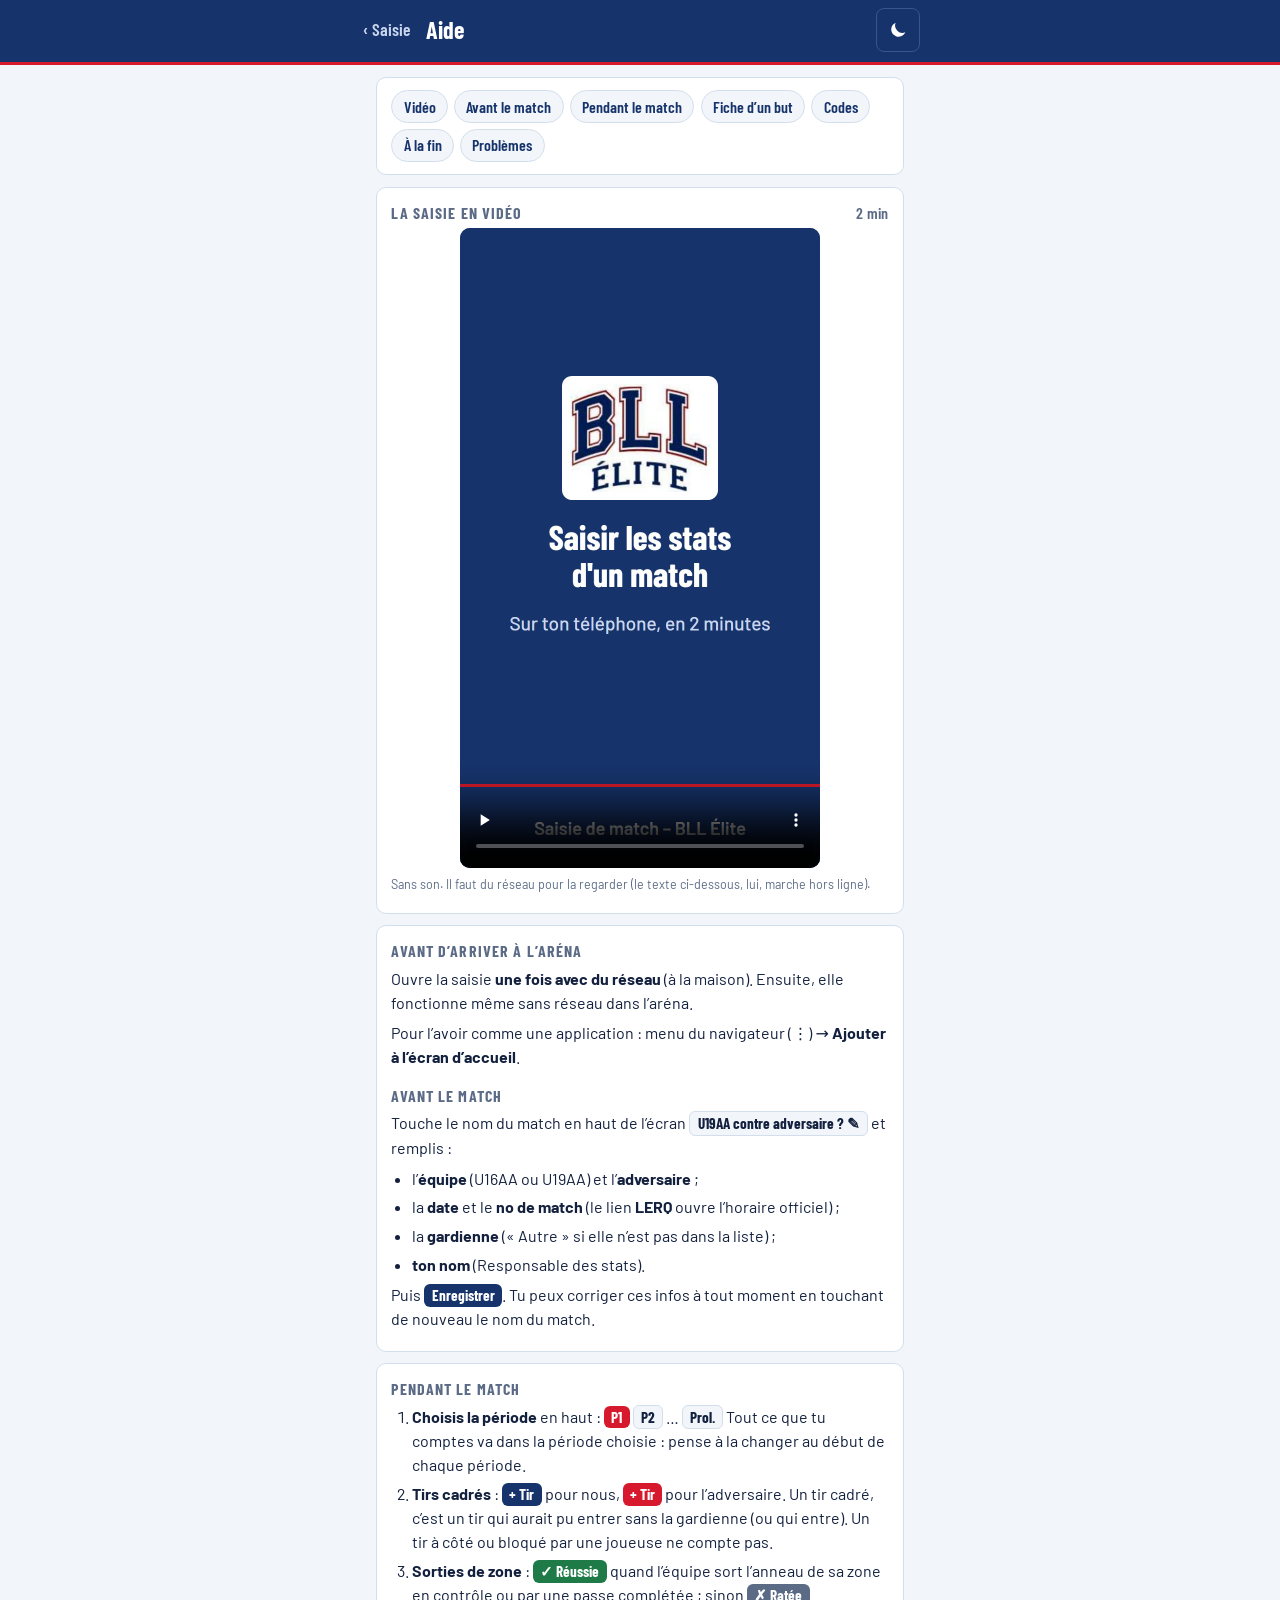
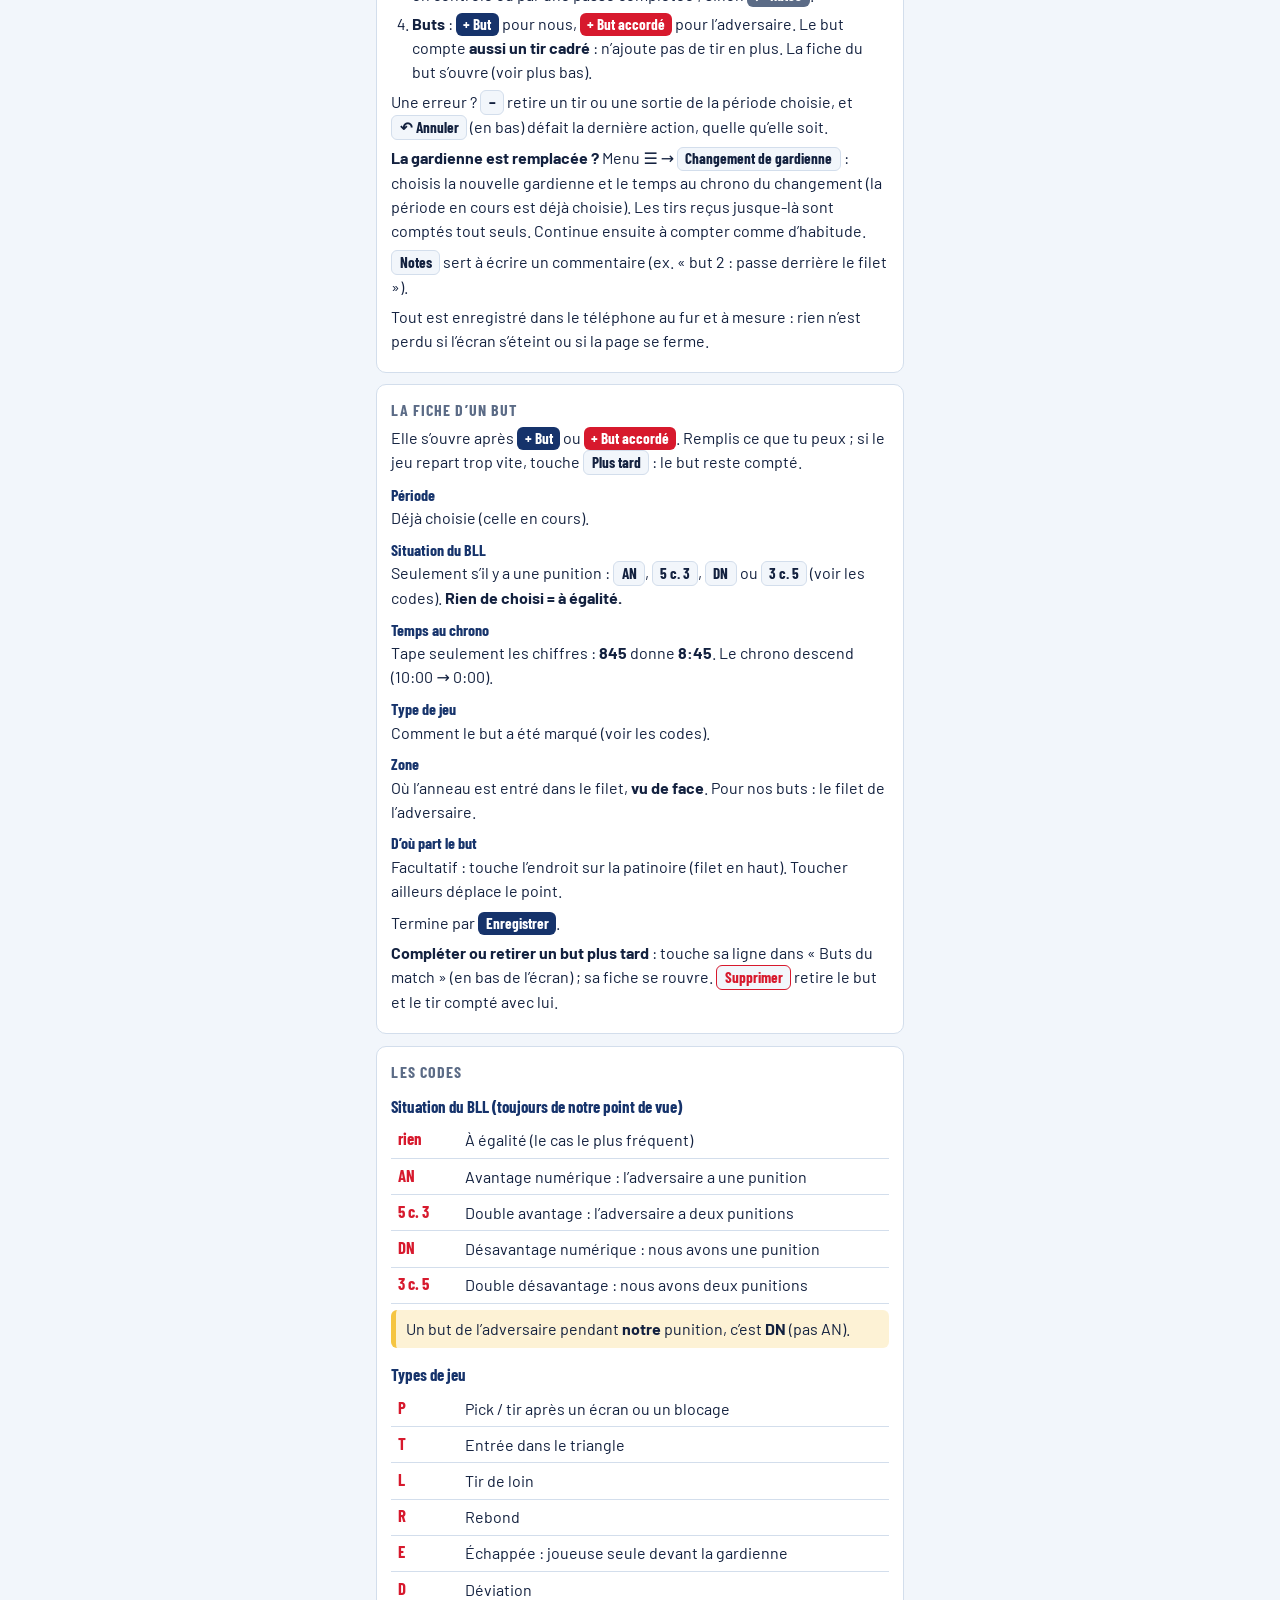
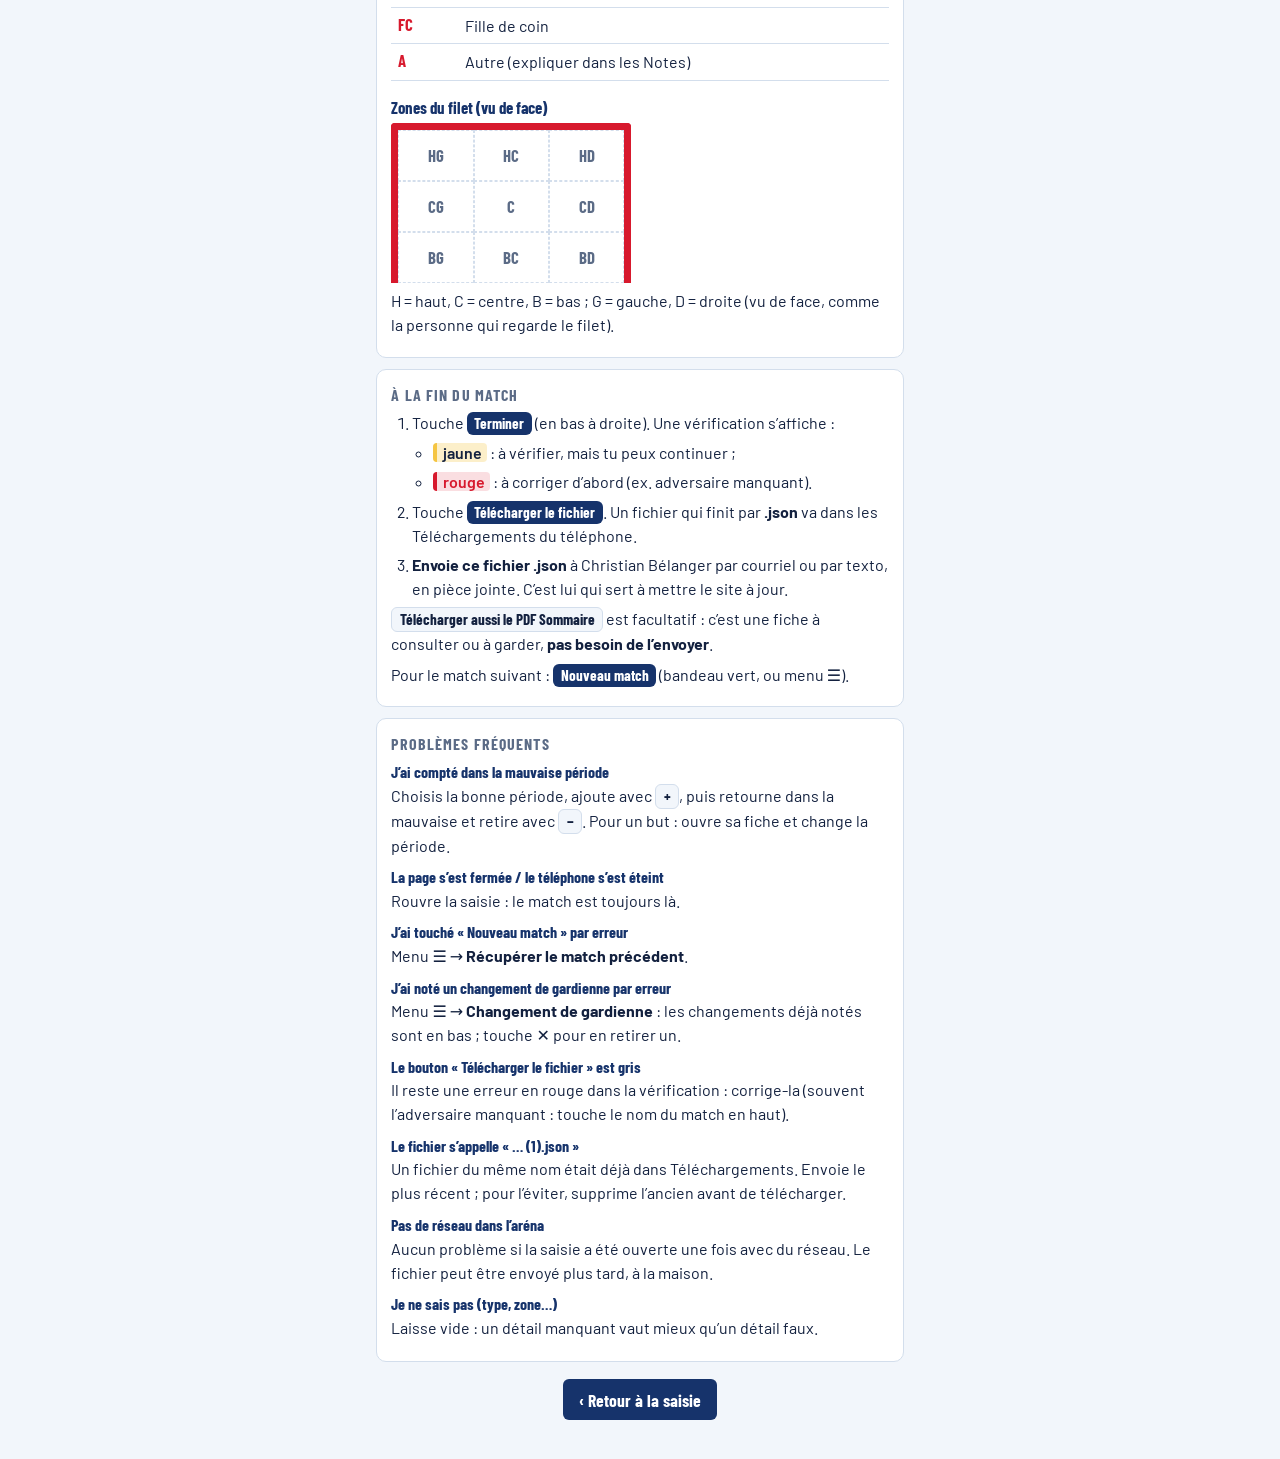
==== commit 7f28af45: "Aide et vidéo : changement de gardienne" ====
--- a/aide.html
+++ b/aide.html
@@ -51,7 +51,7 @@
     </nav>
 
     <section class="carte" id="video">
-      <h2>La saisie en vidéo <span>1 min 40</span></h2>
+      <h2>La saisie en vidéo <span>2 min</span></h2>
       <video class="video-aide" controls playsinline preload="none" poster="assets/aide/saisie-demo.jpg"
              src="assets/aide/saisie-demo.mp4">La vidéo ne peut pas être lue sur ce navigateur.</video>
       <p class="note">Sans son. Il faut du réseau pour la regarder (le texte ci-dessous, lui, marche hors ligne).</p>
@@ -169,6 +169,8 @@
         <dd>Rouvre la saisie : le match est toujours là.</dd>
         <dt>J’ai touché « Nouveau match » par erreur</dt>
         <dd>Menu ☰ → <b>Récupérer le match précédent</b>.</dd>
+        <dt>J’ai noté un changement de gardienne par erreur</dt>
+        <dd>Menu ☰ → <b>Changement de gardienne</b> : les changements déjà notés sont en bas ; touche ✕ pour en retirer un.</dd>
         <dt>Le bouton « Télécharger le fichier » est gris</dt>
         <dd>Il reste une erreur en rouge dans la vérification : corrige-la (souvent l’adversaire manquant : touche le nom du match en haut).</dd>
         <dt>Le fichier s’appelle « … (1).json »</dt>
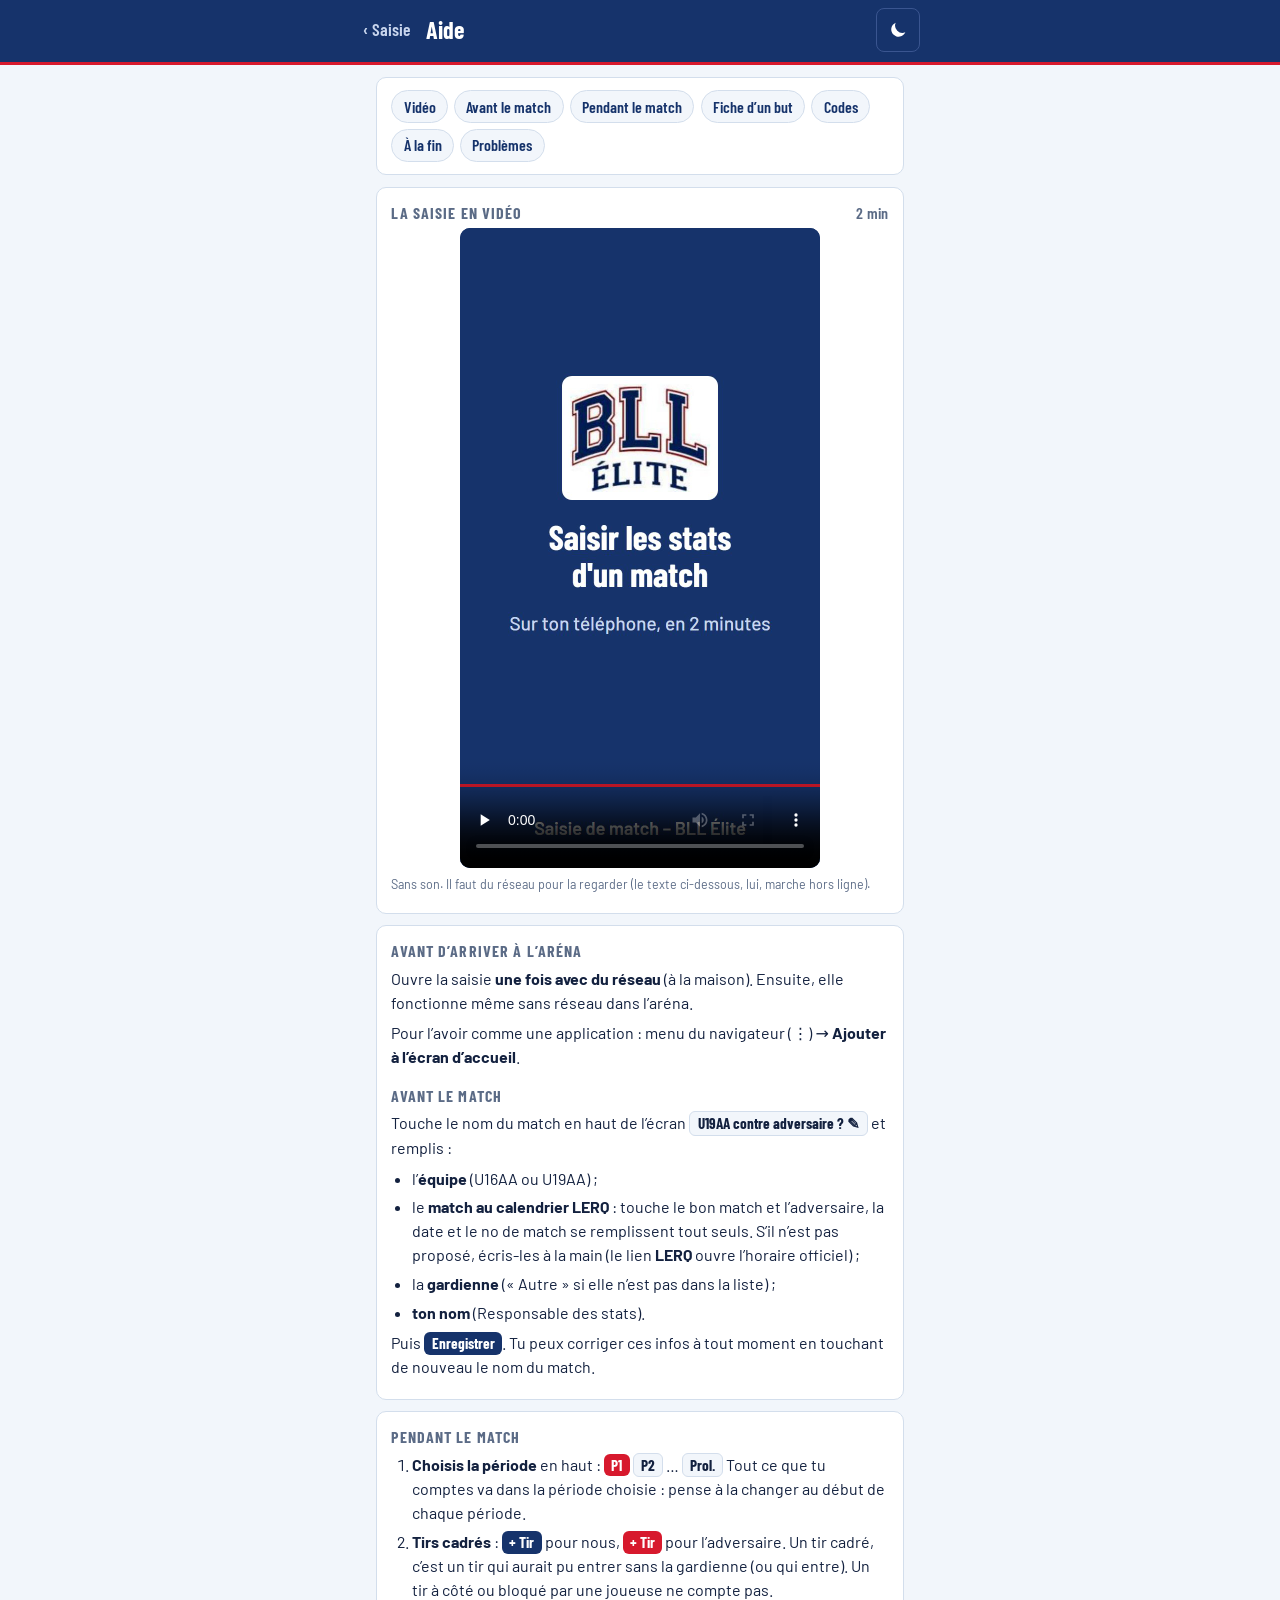
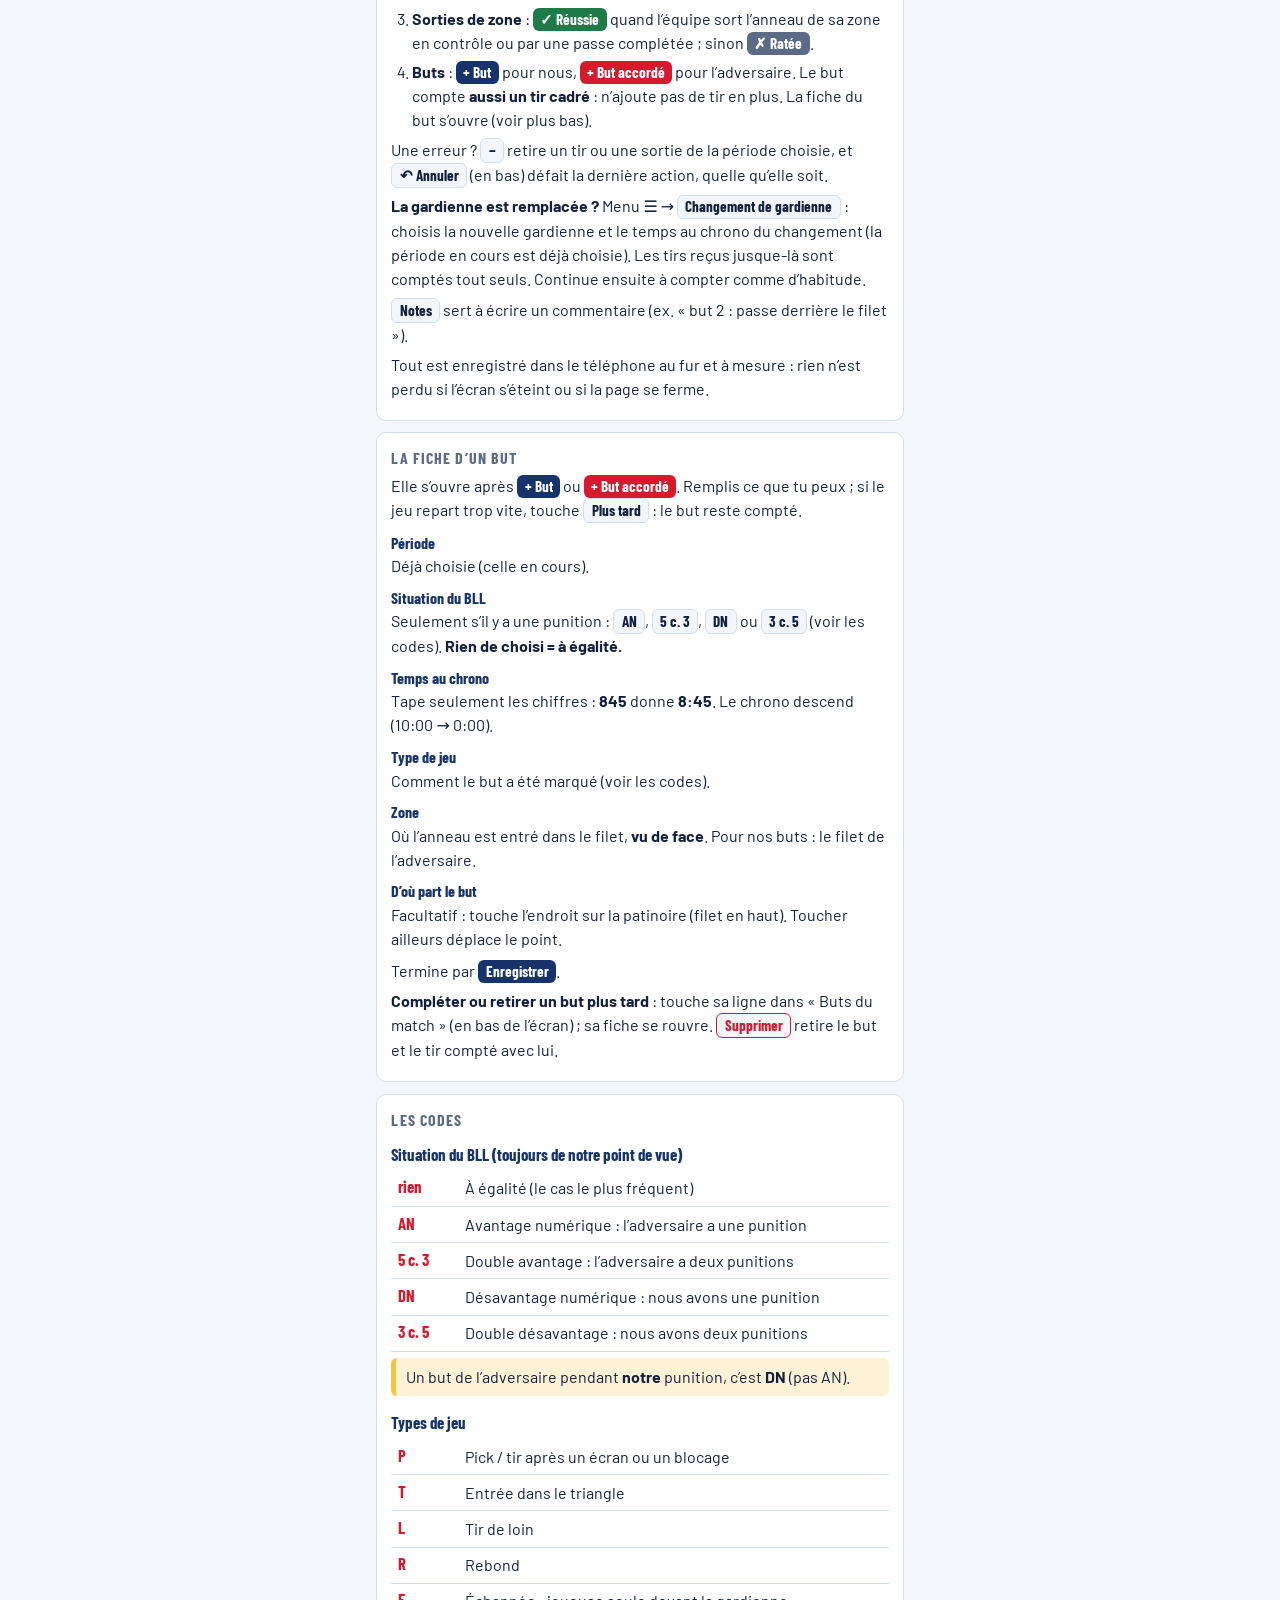
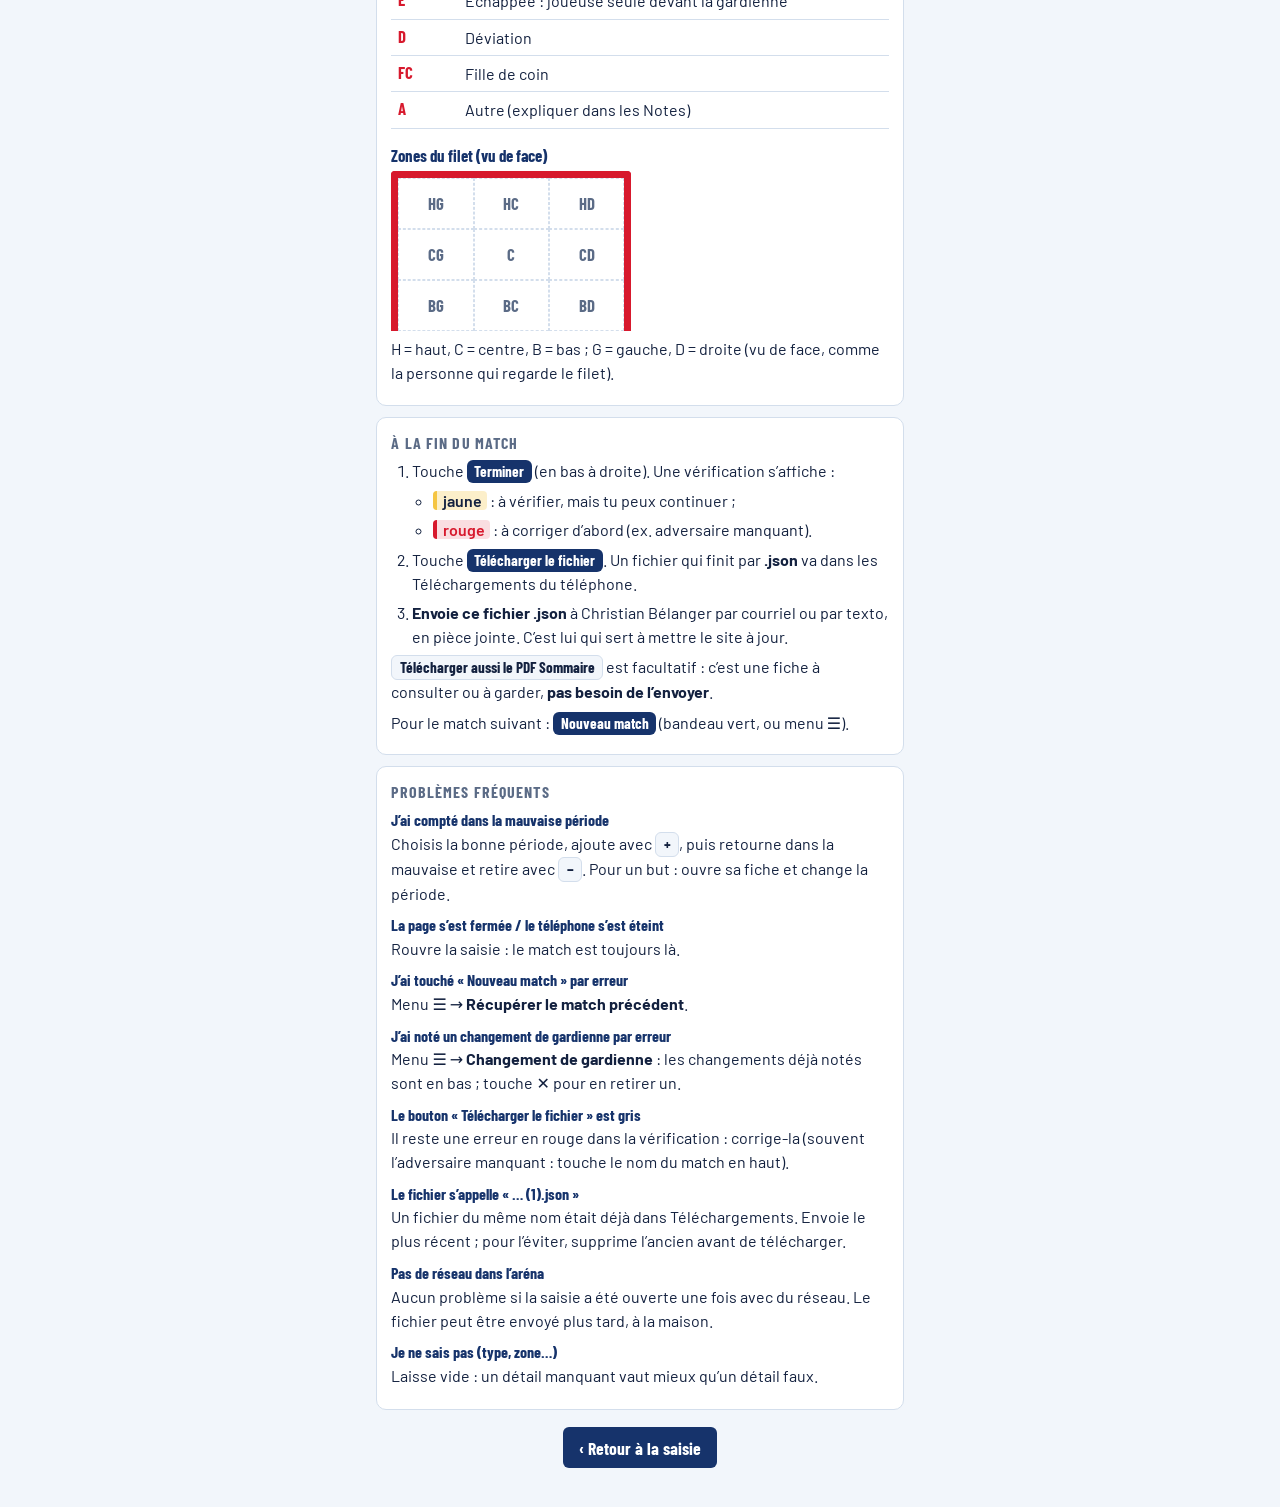
==== commit d43b6e89: "Calendrier LERQ : prochain match et matchs à venir sur le site, match proposé dans la saisie, noms d" ====
--- a/aide.html
+++ b/aide.html
@@ -65,8 +65,9 @@
       <h2>Avant le match</h2>
       <p>Touche le nom du match en haut de l’écran <span class="t c">U19AA contre adversaire ? ✎</span> et remplis :</p>
       <ul>
-        <li>l’<b>équipe</b> (U16AA ou U19AA) et l’<b>adversaire</b> ;</li>
-        <li>la <b>date</b> et le <b>no de match</b> (le lien <b>LERQ</b> ouvre l’horaire officiel) ;</li>
+        <li>l’<b>équipe</b> (U16AA ou U19AA) ;</li>
+        <li>le <b>match au calendrier LERQ</b> : touche le bon match et l’adversaire, la date et le no de match se remplissent
+          tout seuls. S’il n’est pas proposé, écris-les à la main (le lien <b>LERQ</b> ouvre l’horaire officiel) ;</li>
         <li>la <b>gardienne</b> (« Autre » si elle n’est pas dans la liste) ;</li>
         <li><b>ton nom</b> (Responsable des stats).</li>
       </ul>
--- a/css/saisie.css
+++ b/css/saisie.css
@@ -175,6 +175,11 @@
   background: var(--glace); font: 700 1.1rem/1 var(--titre);
 }
 .puce[aria-pressed="true"] { background: var(--marine); border-color: var(--marine); color: var(--sur); }
+/* Matchs du calendrier LERQ (infos du match) : un par ligne, date en haut, adversaire en dessous */
+.puces.cal { display: grid; }
+.cal .puce { display: grid; gap: .2rem; justify-items: start; padding: .45rem .8rem; text-align: left; }
+.cal .puce b { font: 600 .85rem/1 var(--texte); color: var(--doux); }
+.cal .puce[aria-pressed="true"] b { color: var(--sur); }
 .types { display: grid; grid-template-columns: repeat(4, 1fr); gap: .35rem; }
 .types .puce { display: grid; place-items: center; align-content: center; gap: .15rem; padding: .35rem .2rem; min-height: 58px; }
 .types .puce b { font-size: 1.25rem; color: var(--rouge); }
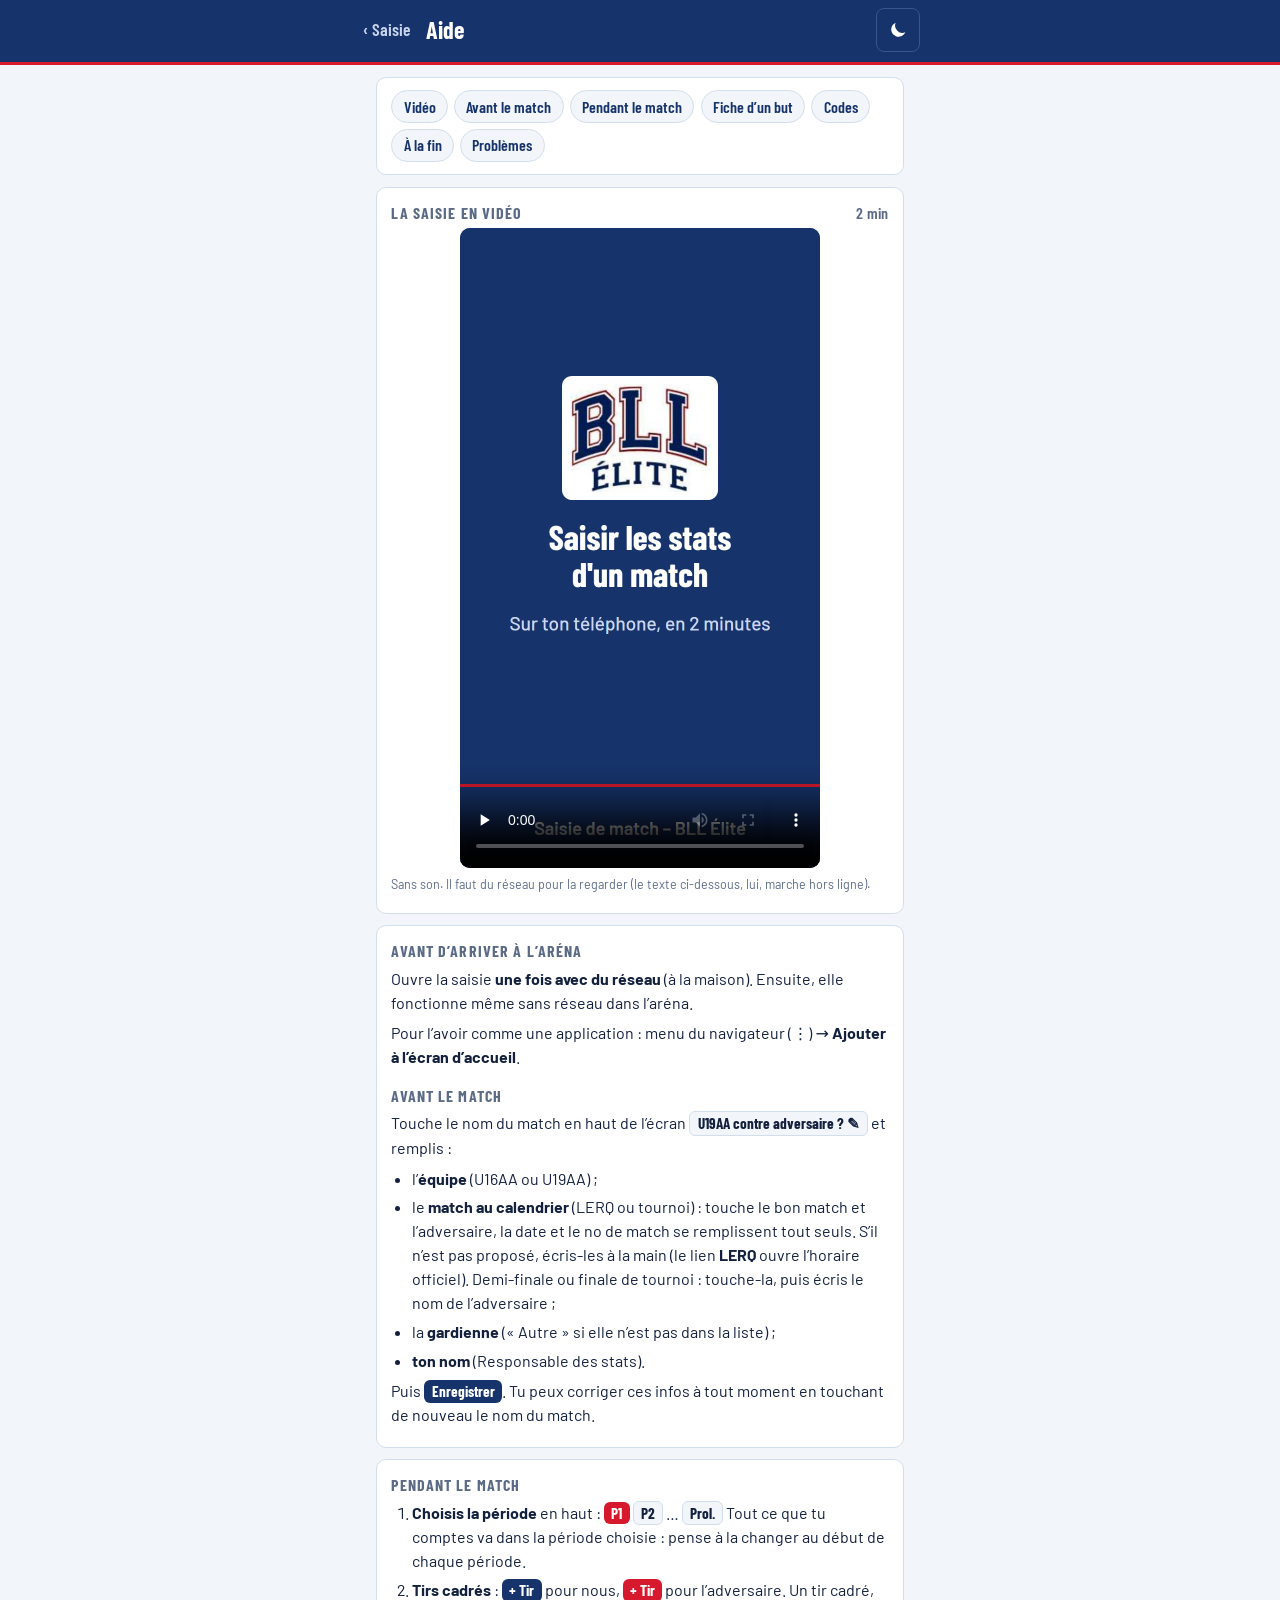
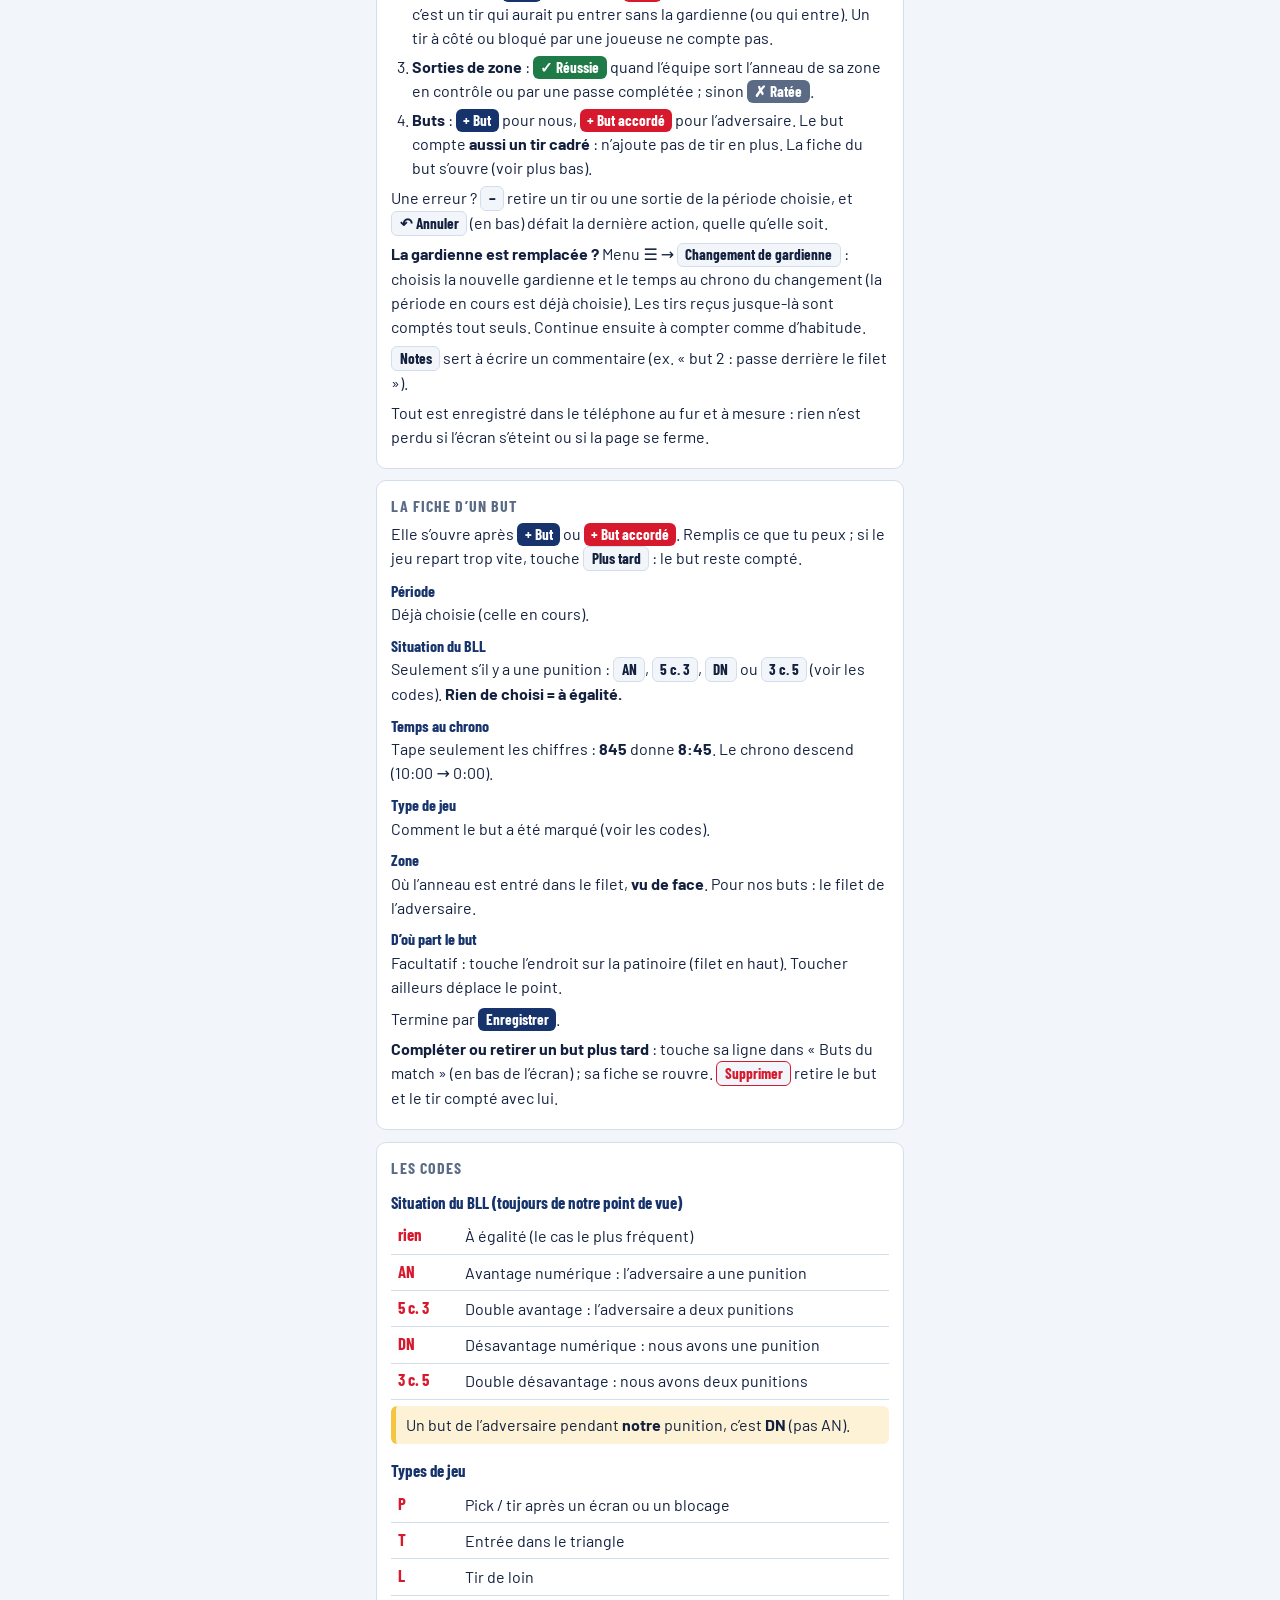
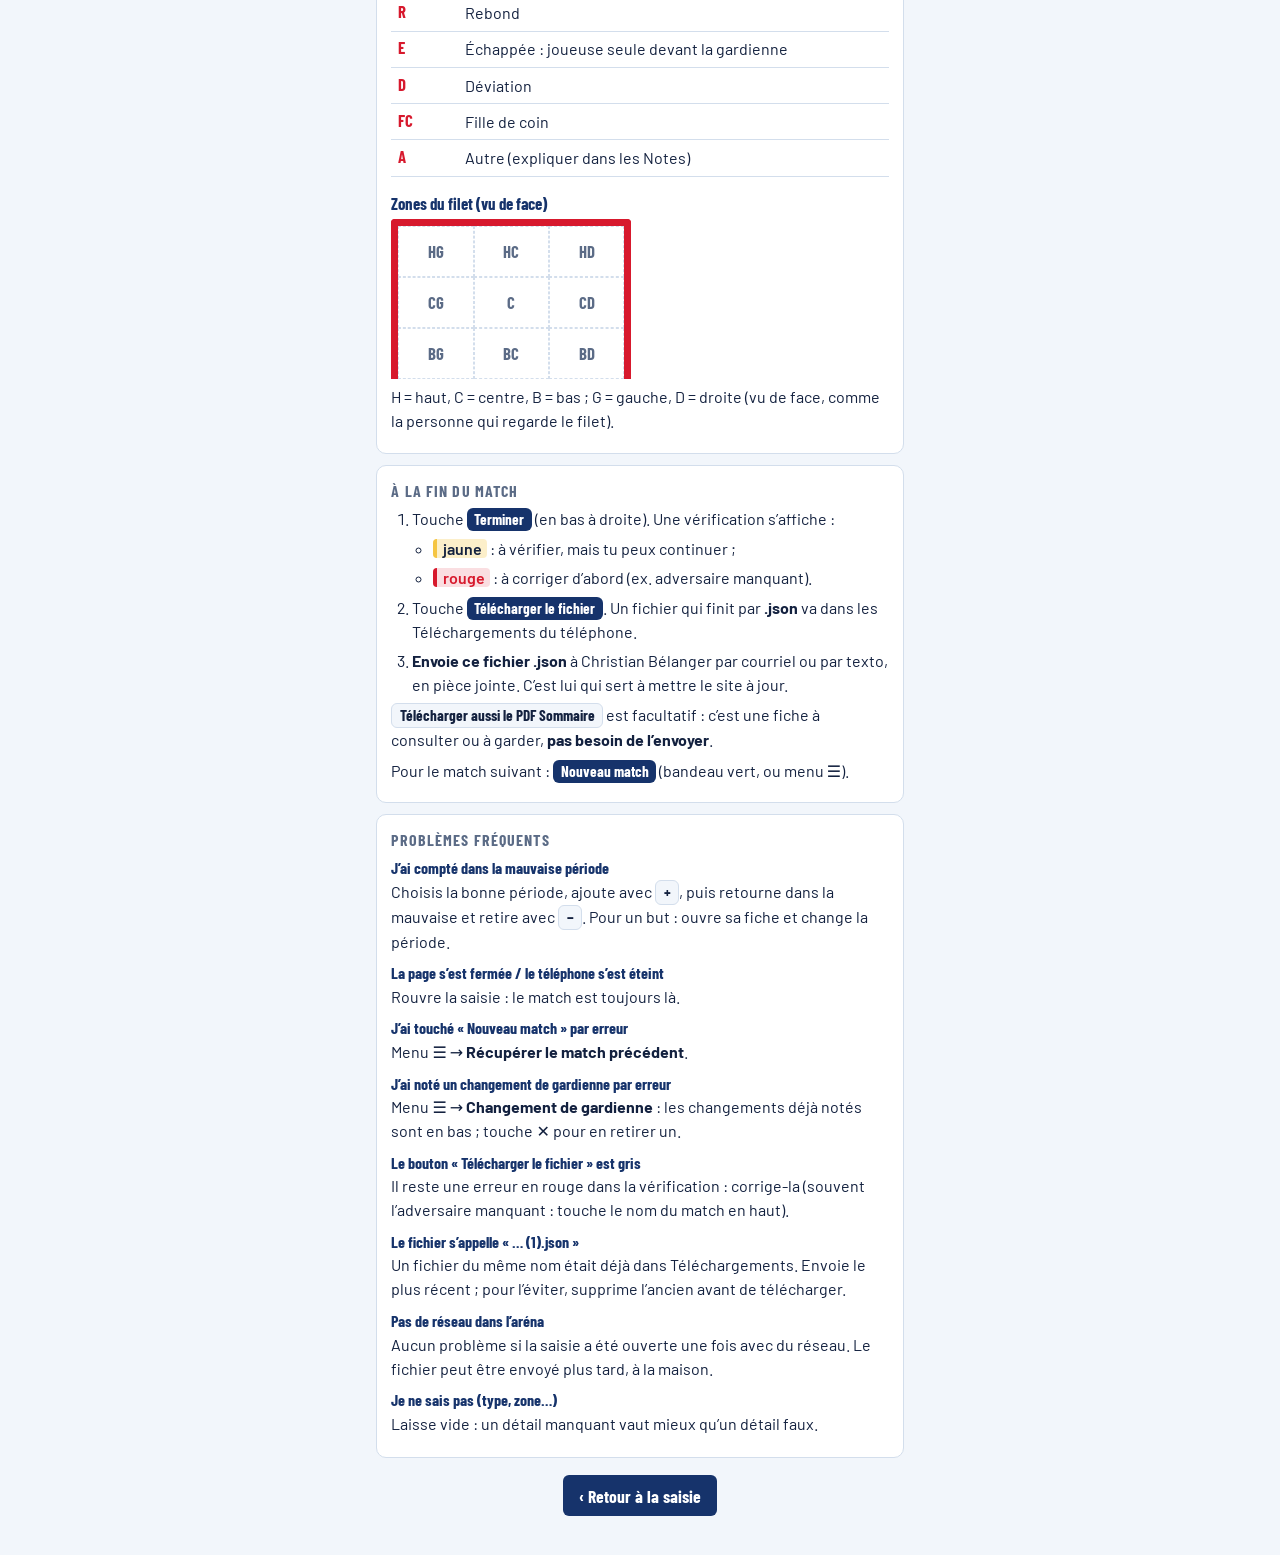
==== commit 2e32bb6a: "Tournois : horaires .ics (Tournoi de Nepean), matchs marqués et regroupés sur le site, proposés dans" ====
--- a/aide.html
+++ b/aide.html
@@ -66,8 +66,9 @@
       <p>Touche le nom du match en haut de l’écran <span class="t c">U19AA contre adversaire ? ✎</span> et remplis :</p>
       <ul>
         <li>l’<b>équipe</b> (U16AA ou U19AA) ;</li>
-        <li>le <b>match au calendrier LERQ</b> : touche le bon match et l’adversaire, la date et le no de match se remplissent
-          tout seuls. S’il n’est pas proposé, écris-les à la main (le lien <b>LERQ</b> ouvre l’horaire officiel) ;</li>
+        <li>le <b>match au calendrier</b> (LERQ ou tournoi) : touche le bon match et l’adversaire, la date et le no de match
+          se remplissent tout seuls. S’il n’est pas proposé, écris-les à la main (le lien <b>LERQ</b> ouvre l’horaire officiel).
+          Demi-finale ou finale de tournoi : touche-la, puis écris le nom de l’adversaire ;</li>
         <li>la <b>gardienne</b> (« Autre » si elle n’est pas dans la liste) ;</li>
         <li><b>ton nom</b> (Responsable des stats).</li>
       </ul>
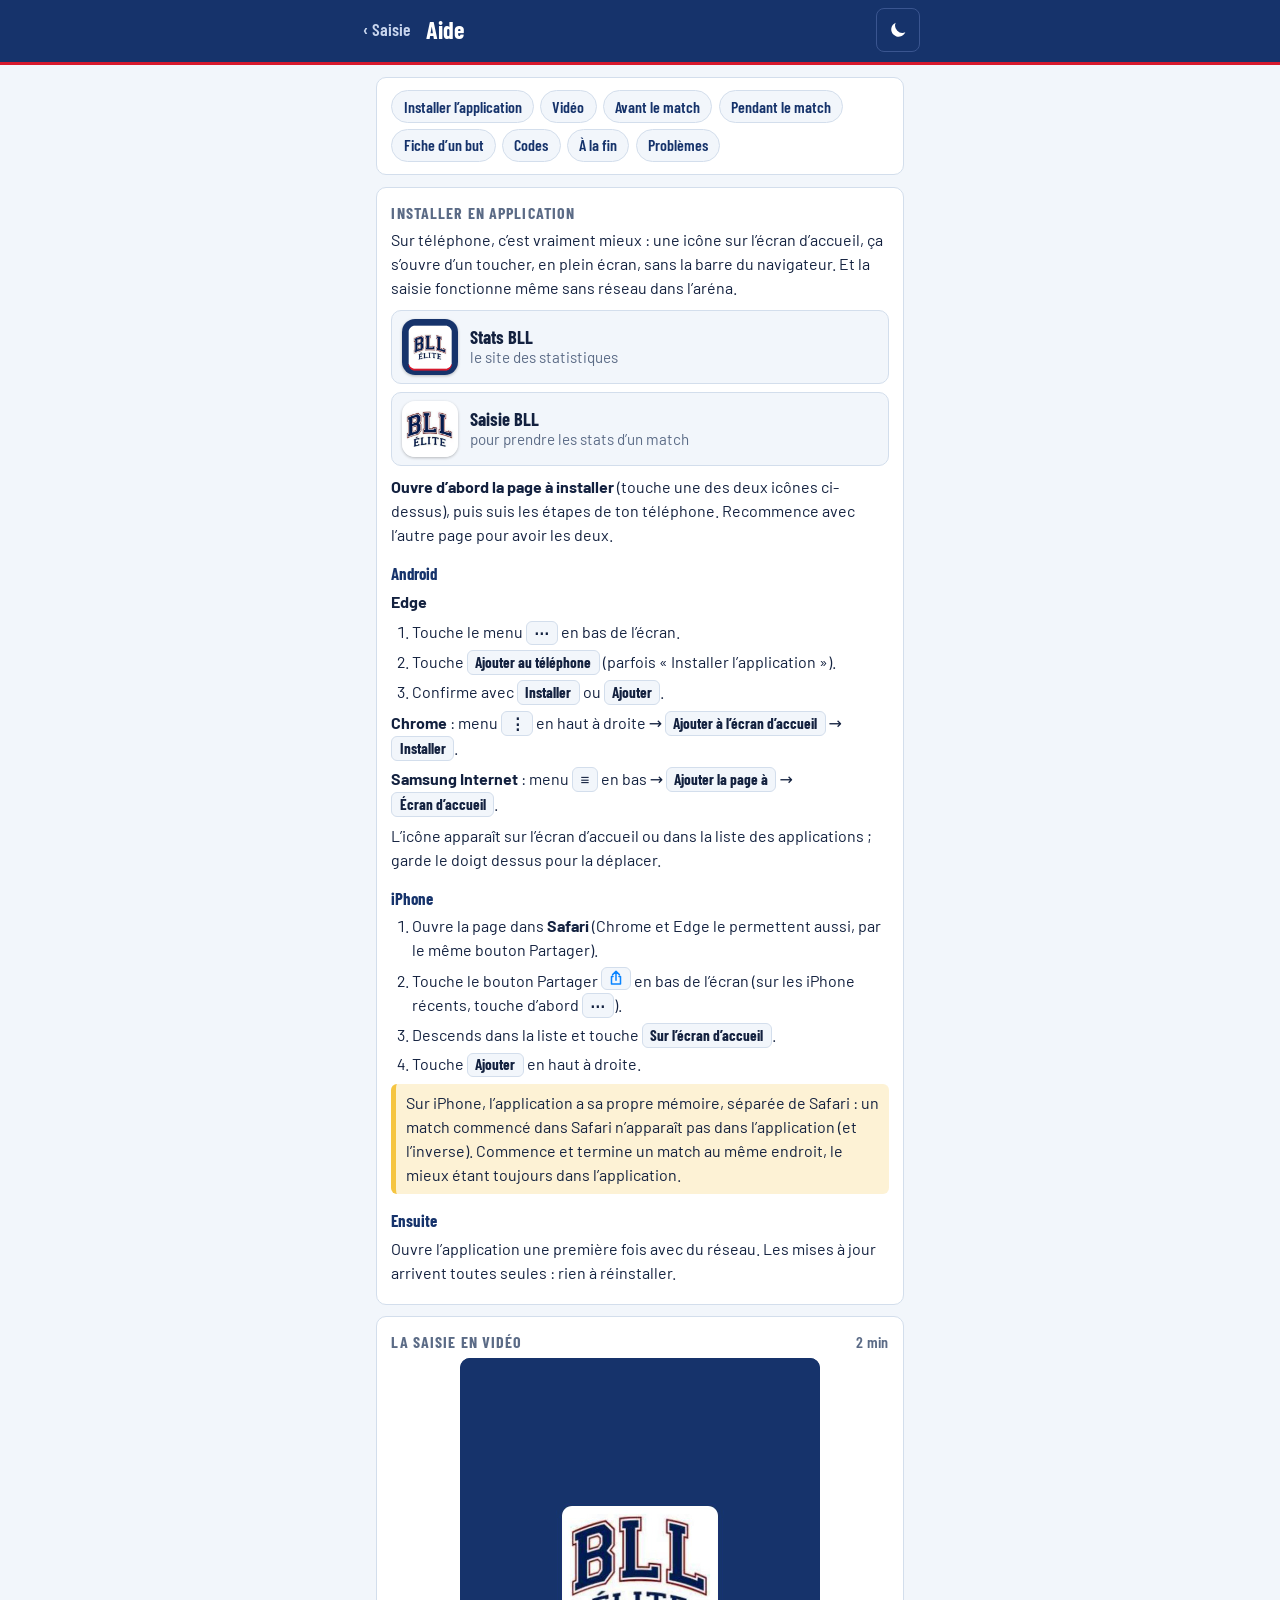
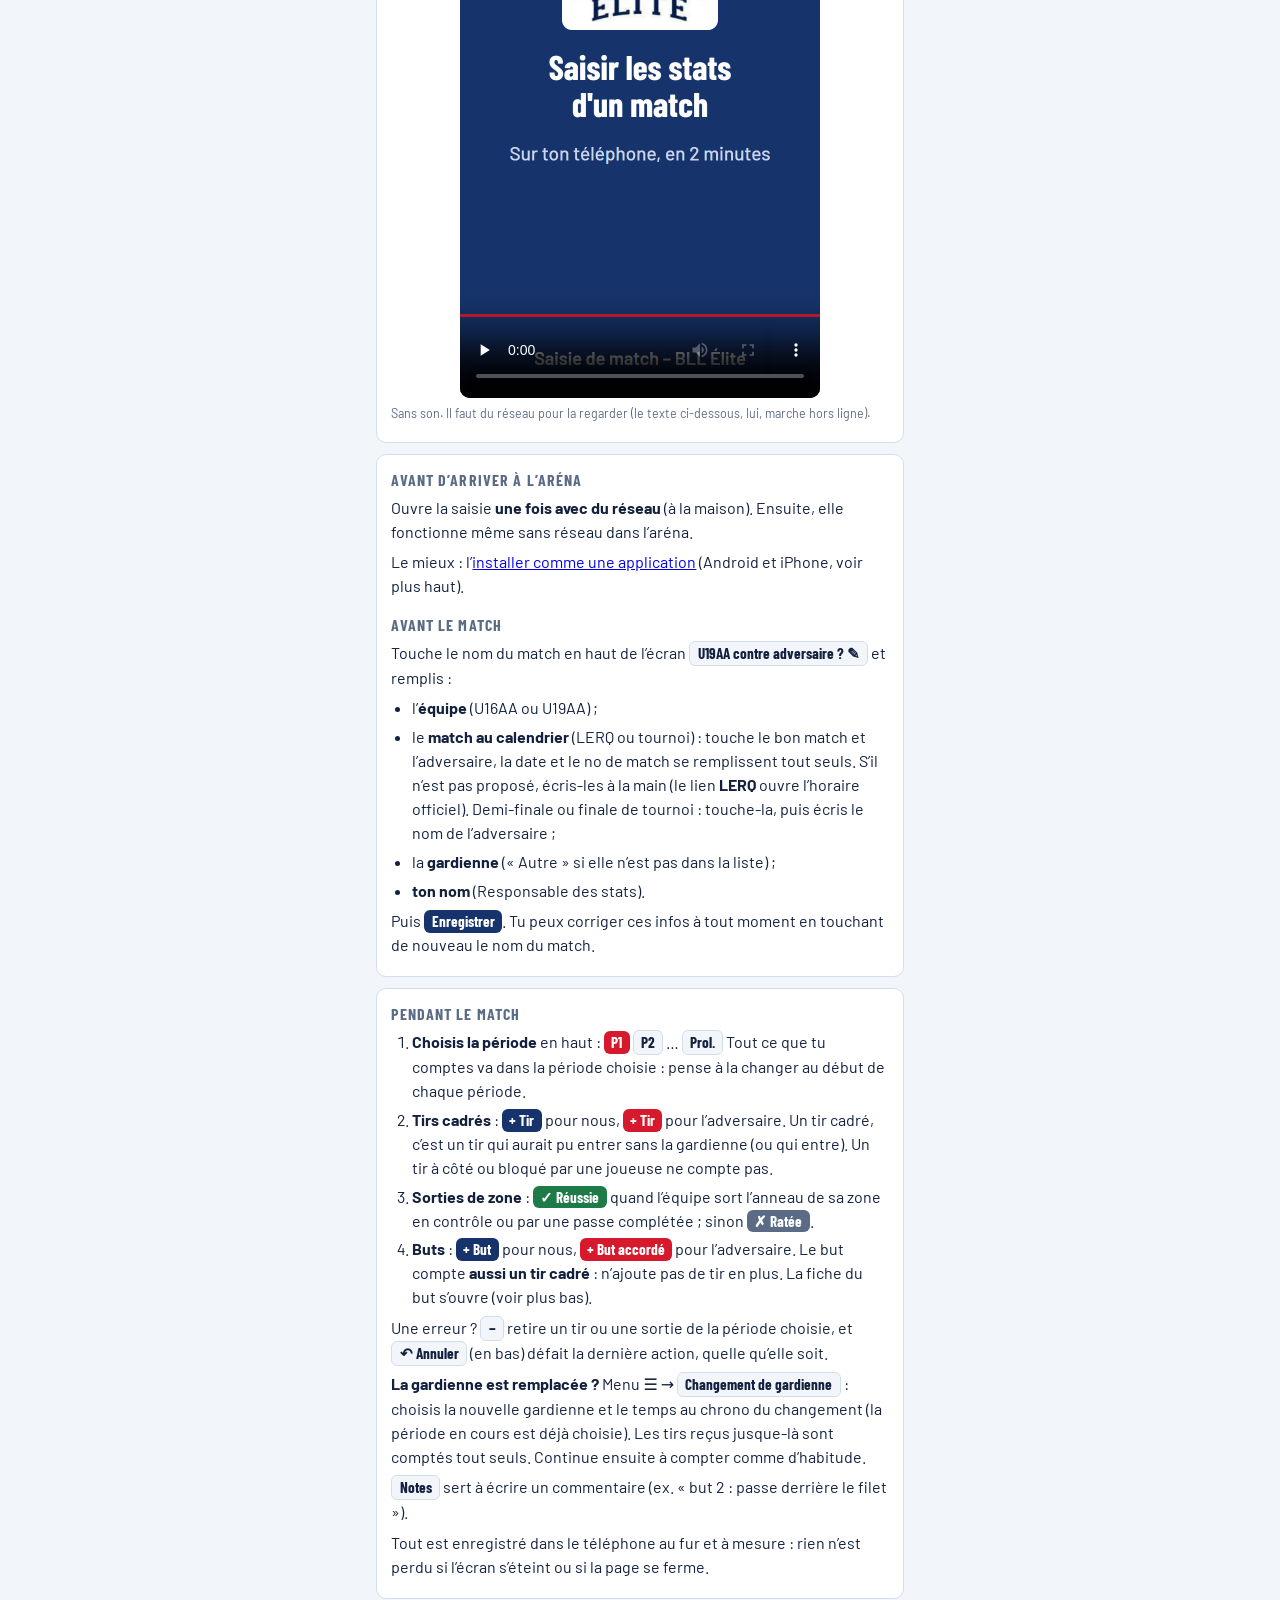
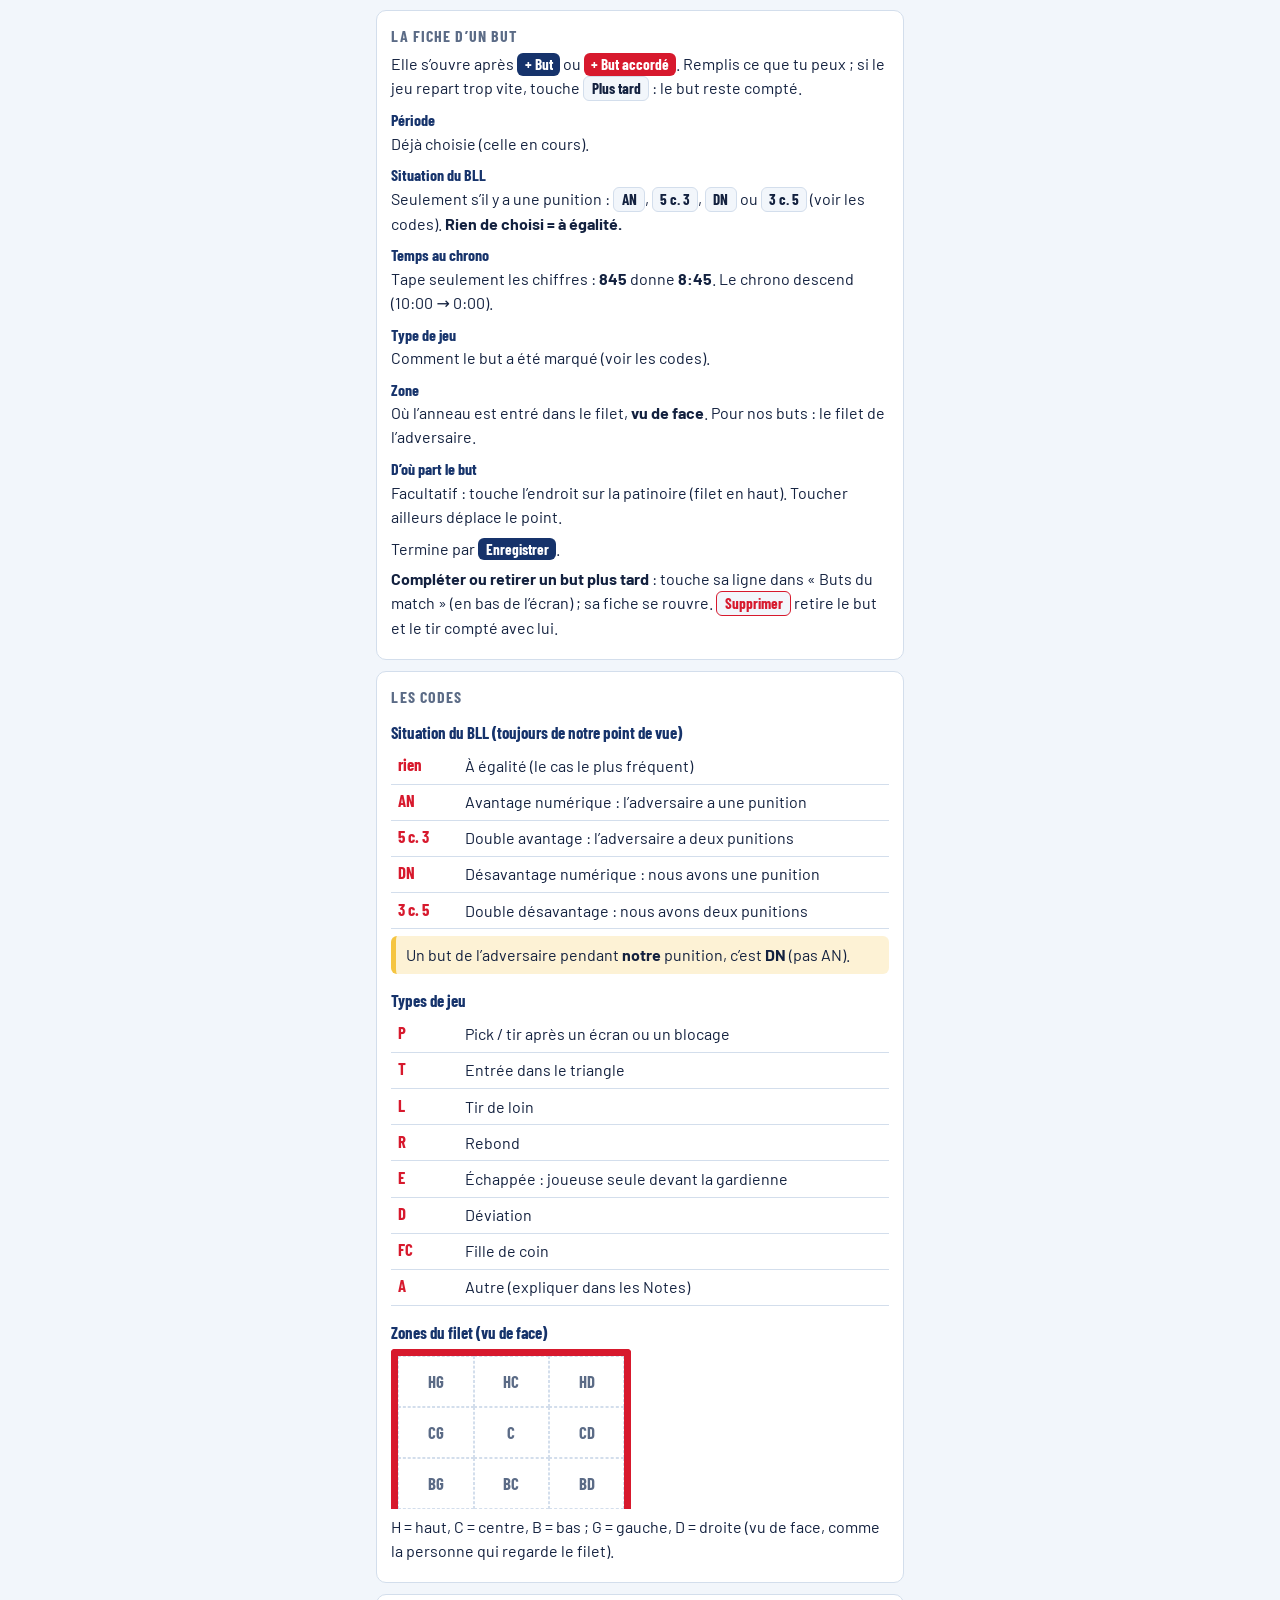
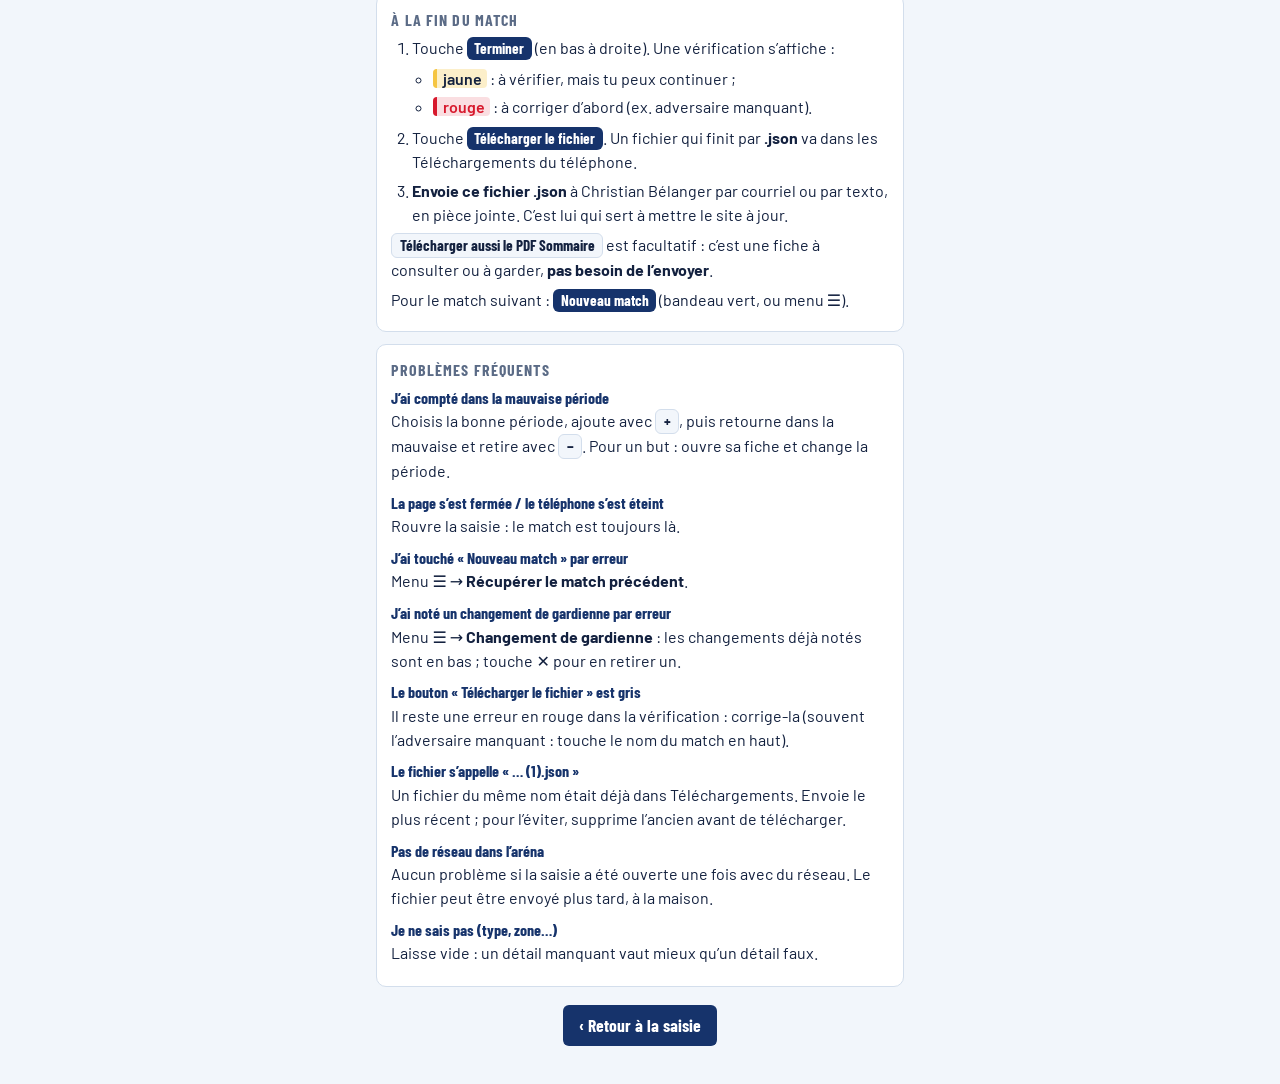
==== commit 142a0b90: "Aide : section « Installer en application » (site et saisie, Android et iPhone)" ====
--- a/aide.html
+++ b/aide.html
@@ -41,6 +41,7 @@
 
   <main>
     <nav class="carte sommaire-aide" aria-label="Sections">
+      <a href="#appli">Installer l’application</a>
       <a href="#video">Vidéo</a>
       <a href="#avant">Avant le match</a>
       <a href="#pendant">Pendant le match</a>
@@ -50,6 +51,50 @@
       <a href="#faq">Problèmes</a>
     </nav>
 
+    <section class="carte" id="appli">
+      <h2>Installer en application</h2>
+      <p>Sur téléphone, c’est vraiment mieux : une icône sur l’écran d’accueil, ça s’ouvre d’un toucher, en plein écran,
+        sans la barre du navigateur. Et la saisie fonctionne même sans réseau dans l’aréna.</p>
+      <div class="applis">
+        <a class="appli" href="index.html"><img src="assets/icones/site-192.png" alt="" width="56" height="56">
+          <span><b>Stats BLL</b>le site des statistiques</span></a>
+        <a class="appli" href="saisie.html" id="lien-saisie"><img src="assets/icones/saisie-192.png" alt="" width="56" height="56">
+          <span><b>Saisie BLL</b>pour prendre les stats d’un match</span></a>
+      </div>
+      <p><b>Ouvre d’abord la page à installer</b> (touche une des deux icônes ci-dessus), puis suis les étapes de ton téléphone.
+        Recommence avec l’autre page pour avoir les deux.</p>
+      <p class="gestion-seul">Admin : l’icône « Saisie BLL » ouvre la saisie en mode admin ; installée de là, elle devient
+        l’application « BLL Gestion ».</p>
+
+      <h3>Android</h3>
+      <p><b>Edge</b></p>
+      <ol class="etapes-aide">
+        <li>Touche le menu <span class="t c">⋯</span> en bas de l’écran.</li>
+        <li>Touche <span class="t c">Ajouter au téléphone</span> (parfois « Installer l’application »).</li>
+        <li>Confirme avec <span class="t c">Installer</span> ou <span class="t c">Ajouter</span>.</li>
+      </ol>
+      <p><b>Chrome</b> : menu <span class="t c">⋮</span> en haut à droite → <span class="t c">Ajouter à l’écran d’accueil</span>
+        → <span class="t c">Installer</span>.</p>
+      <p><b>Samsung Internet</b> : menu <span class="t c">≡</span> en bas → <span class="t c">Ajouter la page à</span>
+        → <span class="t c">Écran d’accueil</span>.</p>
+      <p>L’icône apparaît sur l’écran d’accueil ou dans la liste des applications ; garde le doigt dessus pour la déplacer.</p>
+
+      <h3>iPhone</h3>
+      <ol class="etapes-aide">
+        <li>Ouvre la page dans <b>Safari</b> (Chrome et Edge le permettent aussi, par le même bouton Partager).</li>
+        <li>Touche le bouton Partager <span class="t c partage" aria-label="Partager"><svg viewBox="0 0 24 24" aria-hidden="true"><path d="M12 3v12M7.5 7.5 12 3l4.5 4.5M8 10H6v10h12V10h-2"/></svg></span>
+          en bas de l’écran (sur les iPhone récents, touche d’abord <span class="t c">⋯</span>).</li>
+        <li>Descends dans la liste et touche <span class="t c">Sur l’écran d’accueil</span>.</li>
+        <li>Touche <span class="t c">Ajouter</span> en haut à droite.</li>
+      </ol>
+      <p class="astuce">Sur iPhone, l’application a sa propre mémoire, séparée de Safari : un match commencé dans Safari
+        n’apparaît pas dans l’application (et l’inverse). Commence et termine un match au même endroit, le mieux étant
+        toujours dans l’application.</p>
+
+      <h3>Ensuite</h3>
+      <p>Ouvre l’application une première fois avec du réseau. Les mises à jour arrivent toutes seules : rien à réinstaller.</p>
+    </section>
+
     <section class="carte" id="video">
       <h2>La saisie en vidéo <span>2 min</span></h2>
       <video class="video-aide" controls playsinline preload="none" poster="assets/aide/saisie-demo.jpg"
@@ -60,7 +105,7 @@
     <section class="carte" id="avant">
       <h2>Avant d’arriver à l’aréna</h2>
       <p>Ouvre la saisie <b>une fois avec du réseau</b> (à la maison). Ensuite, elle fonctionne même sans réseau dans l’aréna.</p>
-      <p>Pour l’avoir comme une application : menu du navigateur (⋮) → <b>Ajouter à l’écran d’accueil</b>.</p>
+      <p>Le mieux : l’<a href="#appli">installer comme une application</a> (Android et iPhone, voir plus haut).</p>
 
       <h2>Avant le match</h2>
       <p>Touche le nom du match en haut de l’écran <span class="t c">U19AA contre adversaire ? ✎</span> et remplis :</p>
@@ -196,7 +241,10 @@
       a.href = site ? "index.html" : "saisie.html" + location.search;
       if (site) a.textContent = id === "retour" ? "‹ Site" : "‹ Retour au site";
     }
-    if (/[?&]gestion=1(&|$)/.test(location.search)) document.body.classList.add("gestion");
+    if (/[?&]gestion=1(&|$)/.test(location.search)) {
+      document.body.classList.add("gestion");
+      document.getElementById("lien-saisie").href = "saisie.html?gestion=1";   // à installer : BLL Gestion
+    }
     // Mode clair / sombre : même choix que le site et la saisie (localStorage « bll-theme »)
     const theme = document.getElementById("theme"), racine = document.documentElement;
     const majTheme = () => theme.setAttribute("aria-label", racine.classList.contains("sombre") ? "Mode clair" : "Mode sombre");
--- a/css/saisie.css
+++ b/css/saisie.css
@@ -292,6 +292,15 @@
 .retour-bas .t { padding: .6rem 1rem; font-size: 1.1rem; }
 .page-aide section { scroll-margin-top: 4.5rem; }
 .page-aide .carte h2:not(:first-child) { margin-top: 1.1rem; }
+/* Installer en application : les deux icônes, chacune ouvre sa page */
+.applis { display: grid; gap: .5rem; margin: .6rem 0; }
+.appli { display: flex; align-items: center; gap: .75rem; padding: .5rem .6rem; border: 1px solid var(--trait); border-radius: 10px;
+  background: var(--glace); color: var(--encre); text-decoration: none; }
+.appli img { width: 56px; height: 56px; border-radius: 13px; box-shadow: 0 1px 3px rgba(0, 0, 0, .25); flex: none; }
+.appli span { line-height: 1.3; color: var(--doux); font-size: .95rem; }
+.appli b { display: block; font: 700 1.15rem/1.2 var(--titre); color: var(--encre); }
+.t.partage { padding: .1rem .3rem; vertical-align: -3px; }
+.t.partage svg { display: block; width: 18px; height: 18px; fill: none; stroke: #0A84FF; stroke-width: 2; stroke-linecap: round; stroke-linejoin: round; }
 .video-aide { display: block; width: 100%; max-width: 360px; margin: .3rem auto; aspect-ratio: 9 / 16; border-radius: 10px; background: #16336B; }
 
 /* Célébration d'un but BLL (celebrer() dans saisie.js) : anneaux bleus qui montent et s'effacent */
